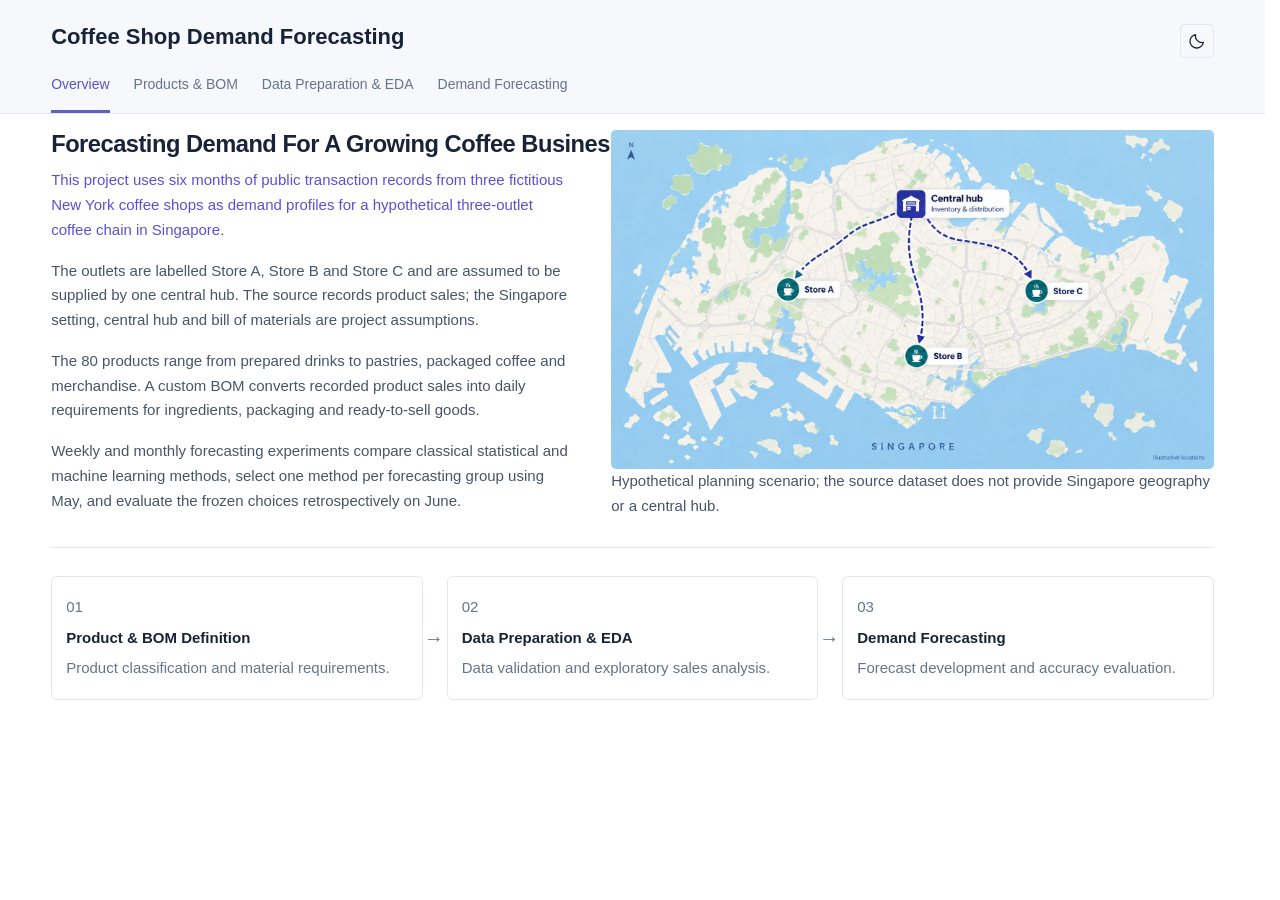
==== docs/index.html @ 02f09518 "Add interactive project documentation" ====
<!doctype html><html lang="en"><head><meta charset="utf-8"><meta name="viewport" content="width=device-width,initial-scale=1"><meta name="description" content="Weekly and monthly demand forecasting for a hypothetical three-outlet coffee business in Singapore."><title>Coffee Shop Demand Forecasting</title>
<script>try{document.documentElement.dataset.theme=localStorage.getItem("coffee-theme")||"light"}catch(e){}</script><link rel="stylesheet" href="assets/app.css"><link rel="stylesheet" href="assets/notebook.css"></head><body>
<header class="topbar">
<div class="topbar-inner"><a class="brand" href="#overview">Coffee Shop Demand Forecasting</a>
<nav aria-label="Main navigation"><a href="#overview" id="nav-overview">Overview</a><a href="#materials" id="nav-materials">Products &amp; BOM</a><a href="#data" id="nav-data">Data Preparation &amp; EDA</a><a href="#forecasting" id="nav-forecasting">Demand Forecasting</a></nav>
<button id="theme-toggle" class="theme-toggle" type="button" aria-label="Switch to dark mode"><svg viewBox="0 0 24 24" aria-hidden="true">
<path d="M20.5 14A9 9 0 0 1 10 3.5 9 9 0 1 0 20.5 14Z"/></svg></button></div></header>
<main><!-- OVERVIEW START --><section id="overview" class="hidden overview-page">
<article class="ov-story" aria-labelledby="ov-story-title">
<div class="ov-story-layout"><div class="ov-story-copy">
<h1 id="ov-story-title">Forecasting Demand For A Growing Coffee Business</h1>
<p>This project uses six months of public transaction records from three fictitious New York coffee shops as demand profiles for a hypothetical three-outlet coffee chain in Singapore.</p>
<p>The outlets are labelled Store A, Store B and Store C and are assumed to be supplied by one central hub. The source records product sales; the Singapore setting, central hub and bill of materials are project assumptions.</p>
<p>The 80 products range from prepared drinks to pastries, packaged coffee and merchandise. A custom BOM converts recorded product sales into daily requirements for ingredients, packaging and ready-to-sell goods.</p>
<p>Weekly and monthly forecasting experiments compare classical statistical and machine learning methods, select one method per forecasting group using May, and evaluate the frozen choices retrospectively on June.</p>
</div><figure class="ov-story-picture"><img src="images/singapore-distribution-network.png" width="1672" height="941" alt="Hypothetical Singapore network in which a central hub supplies Store A, Store B and Store C." fetchpriority="high"><figcaption>Hypothetical planning scenario; the source dataset does not provide Singapore geography or a central hub.</figcaption></figure></div>
<ol class="ov-roadmap" aria-label="Project analysis roadmap">
<li><a class="ov-process" href="#materials"><span class="ov-step">01</span><h2>Product &amp; BOM Definition</h2><p>Product classification and material requirements.</p></a></li>
<li><a class="ov-process" href="#data"><span class="ov-step">02</span><h2>Data Preparation &amp; EDA</h2><p>Data validation and exploratory sales analysis.</p></a></li>
<li><a class="ov-process" href="#forecasting"><span class="ov-step">03</span><h2>Demand Forecasting</h2><p>Forecast development and accuracy evaluation.</p></a></li>
</ol>
</article></section><!-- OVERVIEW END -->
<p id="status" role="status">Loading analysis…</p>
<section id="data" class="hidden"><div id="data-notebook" class="notebook-layout"></div></section>
<section id="forecasting" class="hidden" aria-label="Demand forecasting"><div id="notebook" class="notebook-layout"></div></section>
<!-- BOM DRAFT START --><section id="materials" class="hidden bom-page">
<h2>1. Start with what the shops sell</h2>
<p>The three shops offer 80 products across nine categories, from freshly made drinks to pastries, packaged goods and merchandise. Before the central hub can plan its stock, we need to distinguish what arrives ready to sell from what the team prepares at the counter. There are 39 ready-to-sell products and 41 prepared drinks. A pastry sale uses one stocked pastry; a drink sale uses ingredients and packaging. That difference determines what the hub needs to buy.</p><div class="scroll"><table><thead><tr><th scope="col">Category</th><th scope="col">Products</th><th scope="col">How it is sold</th><th scope="col">What we stock</th></tr></thead><tbody><tr><td>Coffee</td><td>21</td><td>Prepare on site</td><td>Ingredients + cups / lids</td></tr><tr><td>Tea</td><td>16</td><td>Prepare on site</td><td>Ingredients + cups / lids</td></tr><tr><td>Drinking Chocolate</td><td>4</td><td>Prepare on site</td><td>Ingredients + cups / lids</td></tr><tr><td>Bakery</td><td>11</td><td>Buy and resell</td><td>Product itself</td></tr><tr><td>Coffee beans</td><td>10</td><td>Buy and resell</td><td>Product itself</td></tr><tr><td>Loose Tea</td><td>8</td><td>Buy and resell</td><td>Product itself</td></tr><tr><td>Packaged Chocolate</td><td>3</td><td>Buy and resell</td><td>Product itself</td></tr><tr><td>Flavours</td><td>4</td><td>Buy and resell</td><td>Product itself</td></tr><tr><td>Branded</td><td>3</td><td>Buy and resell</td><td>Product itself</td></tr></tbody></table></div><h2>2. Connect each product to what the hub stocks</h2><p>The categories give us the broad picture; the next step is to identify the stock behind each individual product. A bill of materials (BOM) lists the quantities needed for one sale. For example, a Latte uses beans, milk, a cup and a lid, while a ready-to-sell item maps directly to the product itself.</p><p>The tables below use the project’s defined recipes. Sm, Rg and Lg mean Small, Regular and Large. Shared ingredients appear in more than one recipe because the hub must supply them for all the drinks that use them.</p><h3>Coffee</h3><div class="scroll"><table class="product-bom-table"><colgroup><col style="width:7%"><col style="width:29%"><col style="width:64%"></colgroup><thead><tr><th scope="col">ID</th><th scope="col">Product</th><th scope="col">Stock required per sale</th></tr></thead><tbody><tr><td>22</td><td>Our Old Time Diner Blend Sm</td><td>Our Old Time Diner Blend brewing beans: 13.3 g; Small cup: 1 unit; Small lid: 1 unit</td></tr><tr><td>23</td><td>Our Old Time Diner Blend Rg</td><td>Our Old Time Diner Blend brewing beans: 20 g; Regular cup: 1 unit; Regular lid: 1 unit</td></tr><tr><td>24</td><td>Our Old Time Diner Blend Lg</td><td>Our Old Time Diner Blend brewing beans: 26.7 g; Large cup: 1 unit; Large lid: 1 unit</td></tr><tr><td>25</td><td>Brazilian Sm</td><td>Brazilian brewing beans: 13.3 g; Small cup: 1 unit; Small lid: 1 unit</td></tr><tr><td>26</td><td>Brazilian Rg</td><td>Brazilian brewing beans: 20 g; Regular cup: 1 unit; Regular lid: 1 unit</td></tr><tr><td>27</td><td>Brazilian Lg</td><td>Brazilian brewing beans: 26.7 g; Large cup: 1 unit; Large lid: 1 unit</td></tr><tr><td>28</td><td>Columbian Medium Roast Sm</td><td>Columbian Medium Roast brewing beans: 13.3 g; Small cup: 1 unit; Small lid: 1 unit</td></tr><tr><td>29</td><td>Columbian Medium Roast Rg</td><td>Columbian Medium Roast brewing beans: 20 g; Regular cup: 1 unit; Regular lid: 1 unit</td></tr><tr><td>30</td><td>Columbian Medium Roast Lg</td><td>Columbian Medium Roast brewing beans: 26.7 g; Large cup: 1 unit; Large lid: 1 unit</td></tr><tr><td>31</td><td>Ethiopia Sm</td><td>Ethiopia brewing beans: 13.3 g; Small cup: 1 unit; Small lid: 1 unit</td></tr><tr><td>32</td><td>Ethiopia Rg</td><td>Ethiopia brewing beans: 20 g; Regular cup: 1 unit; Regular lid: 1 unit</td></tr><tr><td>33</td><td>Ethiopia Lg</td><td>Ethiopia brewing beans: 26.7 g; Large cup: 1 unit; Large lid: 1 unit</td></tr><tr><td>34</td><td>Jamaican Coffee River Sm</td><td>Jamaican Coffee River brewing beans: 13.3 g; Small cup: 1 unit; Small lid: 1 unit</td></tr><tr><td>35</td><td>Jamaican Coffee River Rg</td><td>Jamaican Coffee River brewing beans: 20 g; Regular cup: 1 unit; Regular lid: 1 unit</td></tr><tr><td>36</td><td>Jamaican Coffee River Lg</td><td>Jamaican Coffee River brewing beans: 26.7 g; Large cup: 1 unit; Large lid: 1 unit</td></tr><tr><td>37</td><td>Espresso shot</td><td>House espresso beans: 18 g; Espresso cup: 1 unit</td></tr><tr><td>38</td><td>Latte Sm</td><td>House espresso beans: 18 g; Dairy milk: 180 ml; Small cup: 1 unit; Small lid: 1 unit</td></tr><tr><td>39</td><td>Latte Rg</td><td>House espresso beans: 18 g; Dairy milk: 240 ml; Regular cup: 1 unit; Regular lid: 1 unit</td></tr><tr><td>40</td><td>Cappuccino Sm</td><td>House espresso beans: 18 g; Dairy milk: 120 ml; Small cup: 1 unit; Small lid: 1 unit</td></tr><tr><td>41</td><td>Cappuccino Lg</td><td>House espresso beans: 18 g; Dairy milk: 240 ml; Large cup: 1 unit; Large lid: 1 unit</td></tr><tr><td>87</td><td>Ouro Brasileiro shot</td><td>Ouro Brasileiro espresso beans: 18 g; Espresso cup: 1 unit</td></tr></tbody></table></div><h3>Tea</h3><div class="scroll"><table class="product-bom-table"><colgroup><col style="width:7%"><col style="width:29%"><col style="width:64%"></colgroup><thead><tr><th scope="col">ID</th><th scope="col">Product</th><th scope="col">Stock required per sale</th></tr></thead><tbody><tr><td>42</td><td>Lemon Grass Rg</td><td>Lemon Grass brewing tea: 3 g; Regular cup: 1 unit; Regular lid: 1 unit</td></tr><tr><td>43</td><td>Lemon Grass Lg</td><td>Lemon Grass brewing tea: 4 g; Large cup: 1 unit; Large lid: 1 unit</td></tr><tr><td>44</td><td>Peppermint Rg</td><td>Peppermint brewing tea: 3 g; Regular cup: 1 unit; Regular lid: 1 unit</td></tr><tr><td>45</td><td>Peppermint Lg</td><td>Peppermint brewing tea: 4 g; Large cup: 1 unit; Large lid: 1 unit</td></tr><tr><td>46</td><td>Serenity Green Tea Rg</td><td>Serenity Green Tea brewing tea: 3 g; Regular cup: 1 unit; Regular lid: 1 unit</td></tr><tr><td>47</td><td>Serenity Green Tea Lg</td><td>Serenity Green Tea brewing tea: 4 g; Large cup: 1 unit; Large lid: 1 unit</td></tr><tr><td>48</td><td>English Breakfast Rg</td><td>English Breakfast brewing tea: 3 g; Regular cup: 1 unit; Regular lid: 1 unit</td></tr><tr><td>49</td><td>English Breakfast Lg</td><td>English Breakfast brewing tea: 4 g; Large cup: 1 unit; Large lid: 1 unit</td></tr><tr><td>50</td><td>Earl Grey Rg</td><td>Earl Grey brewing tea: 3 g; Regular cup: 1 unit; Regular lid: 1 unit</td></tr><tr><td>51</td><td>Earl Grey Lg</td><td>Earl Grey brewing tea: 4 g; Large cup: 1 unit; Large lid: 1 unit</td></tr><tr><td>52</td><td>Traditional Blend Chai Rg</td><td>Traditional Blend Chai brewing tea: 3 g; Regular cup: 1 unit; Regular lid: 1 unit</td></tr><tr><td>53</td><td>Traditional Blend Chai Lg</td><td>Traditional Blend Chai brewing tea: 4 g; Large cup: 1 unit; Large lid: 1 unit</td></tr><tr><td>54</td><td>Morning Sunrise Chai Rg</td><td>Morning Sunrise Chai brewing tea: 3 g; Regular cup: 1 unit; Regular lid: 1 unit</td></tr><tr><td>55</td><td>Morning Sunrise Chai Lg</td><td>Morning Sunrise Chai brewing tea: 4 g; Large cup: 1 unit; Large lid: 1 unit</td></tr><tr><td>56</td><td>Spicy Eye Opener Chai Rg</td><td>Spicy Eye Opener Chai brewing tea: 3 g; Regular cup: 1 unit; Regular lid: 1 unit</td></tr><tr><td>57</td><td>Spicy Eye Opener Chai Lg</td><td>Spicy Eye Opener Chai brewing tea: 4 g; Large cup: 1 unit; Large lid: 1 unit</td></tr></tbody></table></div><h3>Drinking Chocolate</h3><div class="scroll"><table class="product-bom-table"><colgroup><col style="width:7%"><col style="width:29%"><col style="width:64%"></colgroup><thead><tr><th scope="col">ID</th><th scope="col">Product</th><th scope="col">Stock required per sale</th></tr></thead><tbody><tr><td>58</td><td>Dark chocolate Rg</td><td>Dark chocolate premix: 25 g; Dairy milk: 240 ml; Regular cup: 1 unit; Regular lid: 1 unit</td></tr><tr><td>59</td><td>Dark chocolate Lg</td><td>Dark chocolate premix: 35 g; Dairy milk: 360 ml; Large cup: 1 unit; Large lid: 1 unit</td></tr><tr><td>60</td><td>Sustainably Grown Organic Rg</td><td>Organic chocolate premix: 25 g; Dairy milk: 240 ml; Regular cup: 1 unit; Regular lid: 1 unit</td></tr><tr><td>61</td><td>Sustainably Grown Organic Lg</td><td>Organic chocolate premix: 35 g; Dairy milk: 360 ml; Large cup: 1 unit; Large lid: 1 unit</td></tr></tbody></table></div><h3>Bakery</h3><div class="scroll"><table class="product-bom-table"><colgroup><col style="width:7%"><col style="width:29%"><col style="width:64%"></colgroup><thead><tr><th scope="col">ID</th><th scope="col">Product</th><th scope="col">Stock required per sale</th></tr></thead><tbody><tr><td>69</td><td>Hazelnut Biscotti</td><td>Hazelnut Biscotti: 1 unit</td></tr><tr><td>70</td><td>Cranberry Scone</td><td>Cranberry Scone: 1 unit</td></tr><tr><td>71</td><td>Chocolate Croissant</td><td>Chocolate Croissant: 1 unit</td></tr><tr><td>72</td><td>Ginger Scone</td><td>Ginger Scone: 1 unit</td></tr><tr><td>73</td><td>Almond Croissant</td><td>Almond Croissant: 1 unit</td></tr><tr><td>74</td><td>Ginger Biscotti</td><td>Ginger Biscotti: 1 unit</td></tr><tr><td>75</td><td>Croissant</td><td>Croissant: 1 unit</td></tr><tr><td>76</td><td>Chocolate Chip Biscotti</td><td>Chocolate Chip Biscotti: 1 unit</td></tr><tr><td>77</td><td>Oatmeal Scone</td><td>Oatmeal Scone: 1 unit</td></tr><tr><td>78</td><td>Scottish Cream Scone</td><td>Scottish Cream Scone: 1 unit</td></tr><tr><td>79</td><td>Jumbo Savory Scone</td><td>Jumbo Savory Scone: 1 unit</td></tr></tbody></table></div><h3>Coffee beans</h3><div class="scroll"><table class="product-bom-table"><colgroup><col style="width:7%"><col style="width:29%"><col style="width:64%"></colgroup><thead><tr><th scope="col">ID</th><th scope="col">Product</th><th scope="col">Stock required per sale</th></tr></thead><tbody><tr><td>1</td><td>Brazilian - Organic</td><td>Brazilian - Organic: 1 unit</td></tr><tr><td>2</td><td>Our Old Time Diner Blend</td><td>Our Old Time Diner Blend: 1 unit</td></tr><tr><td>3</td><td>Espresso Roast</td><td>Espresso Roast: 1 unit</td></tr><tr><td>4</td><td>Primo Espresso Roast</td><td>Primo Espresso Roast: 1 unit</td></tr><tr><td>5</td><td>Columbian Medium Roast</td><td>Columbian Medium Roast: 1 unit</td></tr><tr><td>6</td><td>Ethiopia</td><td>Ethiopia: 1 unit</td></tr><tr><td>7</td><td>Jamacian Coffee River</td><td>Jamacian Coffee River: 1 unit</td></tr><tr><td>8</td><td>Civet Cat</td><td>Civet Cat: 1 unit</td></tr><tr><td>9</td><td>Organic Decaf Blend</td><td>Organic Decaf Blend: 1 unit</td></tr><tr><td>10</td><td>Guatemalan Sustainably Grown</td><td>Guatemalan Sustainably Grown: 1 unit</td></tr></tbody></table></div><h3>Loose Tea</h3><div class="scroll"><table class="product-bom-table"><colgroup><col style="width:7%"><col style="width:29%"><col style="width:64%"></colgroup><thead><tr><th scope="col">ID</th><th scope="col">Product</th><th scope="col">Stock required per sale</th></tr></thead><tbody><tr><td>11</td><td>Lemon Grass</td><td>Lemon Grass: 1 unit</td></tr><tr><td>12</td><td>Peppermint</td><td>Peppermint: 1 unit</td></tr><tr><td>13</td><td>English Breakfast</td><td>English Breakfast: 1 unit</td></tr><tr><td>14</td><td>Earl Grey</td><td>Earl Grey: 1 unit</td></tr><tr><td>15</td><td>Serenity Green Tea</td><td>Serenity Green Tea: 1 unit</td></tr><tr><td>16</td><td>Traditional Blend Chai</td><td>Traditional Blend Chai: 1 unit</td></tr><tr><td>17</td><td>Morning Sunrise Chai</td><td>Morning Sunrise Chai: 1 unit</td></tr><tr><td>18</td><td>Spicy Eye Opener Chai</td><td>Spicy Eye Opener Chai: 1 unit</td></tr></tbody></table></div><h3>Packaged Chocolate</h3><div class="scroll"><table class="product-bom-table"><colgroup><col style="width:7%"><col style="width:29%"><col style="width:64%"></colgroup><thead><tr><th scope="col">ID</th><th scope="col">Product</th><th scope="col">Stock required per sale</th></tr></thead><tbody><tr><td>19</td><td>Dark chocolate</td><td>Dark chocolate: 1 unit</td></tr><tr><td>20</td><td>Sustainably Grown Organic</td><td>Sustainably Grown Organic: 1 unit</td></tr><tr><td>21</td><td>Chili Mayan</td><td>Chili Mayan: 1 unit</td></tr></tbody></table></div><h3>Flavours</h3><div class="scroll"><table class="product-bom-table"><colgroup><col style="width:7%"><col style="width:29%"><col style="width:64%"></colgroup><thead><tr><th scope="col">ID</th><th scope="col">Product</th><th scope="col">Stock required per sale</th></tr></thead><tbody><tr><td>63</td><td>Carmel syrup</td><td>Carmel syrup: 1 unit</td></tr><tr><td>64</td><td>Hazelnut syrup</td><td>Hazelnut syrup: 1 unit</td></tr><tr><td>65</td><td>Sugar Free Vanilla syrup</td><td>Sugar Free Vanilla syrup: 1 unit</td></tr><tr><td>84</td><td>Chocolate syrup</td><td>Chocolate syrup: 1 unit</td></tr></tbody></table></div><h3>Branded</h3><div class="scroll"><table class="product-bom-table"><colgroup><col style="width:7%"><col style="width:29%"><col style="width:64%"></colgroup><thead><tr><th scope="col">ID</th><th scope="col">Product</th><th scope="col">Stock required per sale</th></tr></thead><tbody><tr><td>81</td><td>I Need My Bean! T-shirt</td><td>I Need My Bean! T-shirt: 1 unit</td></tr><tr><td>82</td><td>I Need My Bean! Diner mug</td><td>I Need My Bean! Diner mug: 1 unit</td></tr><tr><td>83</td><td>I Need My Bean! Latte cup</td><td>I Need My Bean! Latte cup: 1 unit</td></tr></tbody></table></div></section><!-- BOM DRAFT END --></main>
<script src="assets/forecast-reader.js"></script>
<script src="assets/navigation.js"></script>
<script src="assets/appearance.js"></script></body></html>
---- docs/assets/app.css ----
* { box-sizing:border-box; }
:root { --ink:#182238; --muted:#64748b; --line:#e4e7ef; --blue:#5b50d6; --coffee:#182238; --header-height:120px; --page-top-gap:16px; --table-border:#d8d8d8; }
html { overflow-y:scroll; scrollbar-gutter:stable; }
body { margin:0; font:15px/1.65 -apple-system,BlinkMacSystemFont,"Segoe UI",sans-serif; background:#fff; color:#475569; }
a { color:var(--blue); }
h1 { font-size:29px; line-height:1.3; font-weight:650; margin:0 0 8px; }
h2 { font-size:23px; line-height:1.4; font-weight:600; margin:24px 0 12px; }
h3 { font-size:18px; font-weight:600; color:var(--ink); }
p { margin:12px 0; }
.hidden { display:none!important; }
#status:empty { display:none; }
.topbar { display:block; padding:0; min-height:0; position:sticky; top:0; z-index:30; background:#f7f8fc; border-bottom:1px solid var(--line); }
.topbar-inner { position:relative; max-width:1440px; margin:auto; padding:22px calc(50px + 4vw) 0 4vw; display:flex; flex-direction:column; align-items:flex-start; gap:8px; }
.brand { font-weight:650; text-decoration:none; color:var(--ink); white-space:normal; font-size:22px; line-height:1.4; }
nav { display:flex; gap:28px; }
.topbar nav { flex-wrap:wrap; gap:0 24px; }
nav a { display:block; padding:12px 0 14px; border-bottom:3px solid transparent; text-decoration:none; color:var(--muted); font-size:14px; }
nav a.active { color:#5b50d6; border-color:#635bce; }
nav a:hover { color:#5b50d6; }
main { max-width:1440px; padding:0 4vw 36px; margin:auto; }
.notebook-layout { display:grid; grid-template-columns:250px minmax(0,1fr); gap:35px; }
.notebook-body { min-width:0; max-width:none; padding-top:var(--page-top-gap); }
.notebook-toc { position:sticky; align-self:start; overflow:auto; padding:var(--page-top-gap) 15px 16px 0; font-size:12px; top:var(--header-height); max-height:calc(100vh - var(--header-height)); }
.notebook-toc .toc-group { font-size:12px; font-weight:650; color:var(--ink); margin:18px 0 5px; line-height:1.4; }
.notebook-toc .toc-group:first-child { margin-top:0; }
.notebook-toc a { display:block; text-decoration:none; color:var(--muted); padding:5px 0 5px 10px; border-left:1px solid var(--line); line-height:1.45; }
.notebook-toc a:hover,.notebook-toc a.reading-active { color:var(--blue); background:transparent; border-left-color:var(--line); font-weight:400; }
.notebook-part { color:var(--ink); border-left:3px solid #635bce; padding-left:14px; font-size:27px; margin:32px 0 12px; line-height:1.35; }
.notebook-part:first-child { margin-top:0; }
.notebook-part + .nb-markdown h2 { border-top:0; margin-top:0; padding-top:0; }
.nb-markdown { margin:12px 0 16px; scroll-margin-top:calc(var(--header-height) + 16px); }
.nb-markdown h1 { font-size:25px; }
.nb-markdown h2 { padding-top:0; margin-top:32px; border-top:0; color:var(--ink); }
.nb-markdown p { line-height:1.8; max-width:none; width:100%; }
.nb-cell,.nb-output { display:grid; grid-template-columns:62px minmax(0,1fr); margin:12px 0; gap:10px; min-width:0; }
.nb-output { grid-template-columns:1fr; }
.nb-output > .cell-prompt { display:none; }
.cell-prompt { font:11px/1.7 Consolas,monospace; color:#778390; padding-top:12px; text-align:right; user-select:none; }
.cell-body { min-width:0; overflow:auto; }
.nb-cell .highlight { border:1px solid var(--line); border-radius:4px; padding:12px 14px; overflow:auto; background:#f8f9fb!important; }
.highlight pre,.nb-output pre { font:12.5px/1.65 Consolas,"Cascadia Code",monospace; margin:0; white-space:pre; color:#253242; }
.nb-output .cell-body { padding:0; }
.nb-output pre { background:transparent; }
.nb-figure { width:100%; height:auto; display:block; max-width:1100px; }
.nb-output div:has(>table),.scroll { overflow:auto; }
select,input { width:100%; min-width:0; padding:10px; border:1px solid #d6dbe6; border-radius:4px; background:white; color:var(--ink); font:14px "Segoe UI",sans-serif; margin-top:6px; }
input:focus,select:focus { outline:2px solid #b4afea; outline-offset:1px; }
button { cursor:pointer; color:white; background:#5b50d6; border:1px solid #5b50d6; padding:10px 16px; border-radius:4px; font:14px "Segoe UI",sans-serif; }
button:disabled { opacity:.45; cursor:default; }
button:hover:not(:disabled) { background:#493fc0; }
.secondary { background:#fff; color:#475569; border-color:#d6dbe6; }
.secondary:hover:not(:disabled) { background:#f1f2fa; }
table,.nb-output table { border-collapse:collapse; width:100%; max-width:100%; font-size:12px; white-space:nowrap; border:1px solid var(--table-border)!important; background:#fff; color:#000; }
th,td,.nb-output th,.nb-output td,td.numeric,.nb-output td.numeric { padding:9px 12px; border:1px solid var(--table-border)!important; text-align:center!important; vertical-align:middle!important; }
th,.nb-output th { font-weight:bold; background:transparent; color:inherit; }
td.numeric,.nb-output td.numeric { font-variant-numeric:tabular-nums; }
thead,.nb-output thead { border-bottom:1px solid var(--table-border); }
tbody tr:nth-child(odd),.nb-output tbody tr:nth-child(odd) { background:#fff; }
tbody tr:nth-child(even),.nb-output tbody tr:nth-child(even) { background:#f5f5f5; }
tbody tr:hover,.nb-output tbody tr:hover { background:#d9edf7; }
html:not([data-theme="dark"]) thead th,html:not([data-theme="dark"]) .nb-output thead th { background:#f7f8fc; }
svg { width:100%; height:auto; display:block; }
details { margin:22px 0; }
summary { cursor:pointer; font-size:14px; margin-bottom:14px; color:var(--blue); }
.error { color:#a32929; }
.code-fold { display:none; margin:16px 0 12px; border:1px solid var(--line); border-radius:5px; overflow:hidden; background:#f7f8fc; }
.code-fold > summary { padding:10px 14px; margin:0; font-size:12px; cursor:pointer; color:#55518a; }
.code-fold > summary:hover { background:#eeedfa; }
.code-fold > summary:focus-visible { outline:2px solid var(--blue); outline-offset:-3px; }
.code-count { float:right; font:11px/1.8 Consolas,monospace; color:#64748b; }
.code-open { display:none; }
.code-fold[open] .code-open { display:inline; }
.code-fold[open] .code-closed { display:none; }
.code-fold .nb-cell { display:block; margin:0; }
.code-fold .highlight { border:0; border-top:1px solid var(--line); border-radius:0; padding:16px; background:#fff!important; }
.training-log { padding:0 16px 16px; overflow:auto; background:#fff; }
.training-log h3 { font-size:12px; color:#64748b; }
.training-log pre { font:12px/1.6 Consolas,monospace; color:#64748b; }
.theme-toggle { position:absolute; right:4vw; top:24px; background:transparent; color:var(--ink); border:1px solid var(--line); font-size:12px; width:34px; height:34px; padding:7px; display:grid; place-items:center; }
.theme-toggle:hover:not(:disabled) { background:#eeedfa; }
.theme-toggle svg,html[data-theme="dark"] .theme-toggle svg { width:18px; height:18px; fill:none; stroke:currentColor; stroke-width:1.7; stroke-linecap:round; stroke-linejoin:round; background:transparent; }
.bom-page { padding:var(--page-top-gap) 0 40px; }
.bom-page h2 { margin-top:32px; }
.bom-page h3 { margin-top:24px; }
.bom-page table { white-space:normal; }
.bom-page td { line-height:1.6; }
.bom-page > h2:first-child { margin-top:0; }
.product-bom-table { table-layout:fixed; width:100%; min-width:600px; }
.product-bom-table td { overflow-wrap:break-word; }
.overview-page,.stage-page { padding:var(--page-top-gap) 0 40px; }
.ov-story-layout { display:grid; grid-template-columns:minmax(0,1fr) minmax(0,1.15fr); gap:36px; align-items:start; }
.ov-story-copy { min-width:0; }
.ov-story-copy h1 { color:var(--ink); font-family:inherit; font-size:clamp(18px,1.85vw,30px); white-space:nowrap; line-height:1.2; font-weight:650; letter-spacing:-.5px; margin:0 0 10px; }
.ov-story-copy p { margin:0 0 16px; font-size:15px; line-height:1.65; }
.ov-story-copy h1 + p { color:var(--blue); }
.ov-story-copy p:last-child { margin-bottom:0; }
.ov-story-picture { margin:0; }
.ov-story-picture img { display:block; width:100%; height:auto; border-radius:5px; }
.ov-roadmap { display:grid; grid-template-columns:repeat(3,minmax(0,1fr)); gap:24px; list-style:none; margin:28px 0 0; padding:28px 0 0; border-top:1px solid var(--line); }
.ov-roadmap li { position:relative; display:flex; min-width:0; }
.ov-roadmap li:not(:last-child)::after { content:"→"; position:absolute; right:-21px; top:50%; transform:translateY(-50%); color:var(--muted); font-size:20px; }
.ov-process { display:block; width:100%; padding:18px 14px; border:1px solid var(--line); border-radius:6px; color:var(--ink); text-decoration:none; transition:background-color .15s,border-color .15s; }
.ov-process:hover,.ov-process:focus-visible { background:#f0eefb; border-color:var(--blue); outline:2px solid transparent; }
.ov-step { font-size:15px; color:var(--muted); }
.ov-roadmap h2 { font-size:15px; line-height:1.4; margin:8px 0; font-weight:600; }
.ov-roadmap p { font-size:15px; line-height:1.65; margin:0; color:var(--muted); }
#materials,:is(#data,#forecasting) { font-size:15px; }
#materials p,:is(#data,#forecasting) p,#materials label,#materials select,#materials input,#materials table,:is(#data,#forecasting) table,:is(#data,#forecasting) .nb-output table { font-size:15px; line-height:1.65; }
#materials h2,:is(#data,#forecasting) .notebook-part { font-size:24px; font-weight:600; }
#materials h3,:is(#data,#forecasting) .nb-markdown h2 { font-size:20px; font-weight:600; }
#materials th,:is(#data,#forecasting) th,:is(#data,#forecasting) .nb-output th { font-weight:600; }
#materials td,:is(#data,#forecasting) td { font-weight:400; }
:is(#data,#forecasting) .notebook-toc,:is(#data,#forecasting) .notebook-toc .toc-group { font-size:14px; }
:is(#data,#forecasting) .notebook-toc .toc-group { font-weight:600; }
:is(#data,#forecasting) .code-fold > summary { font-size:14px; }
:is(#data,#forecasting) .code-count,:is(#data,#forecasting) .highlight pre,:is(#data,#forecasting) .nb-output pre { font-size:13px; }
:is(#forecasting) .nb-output:has(> .cell-body > h3:only-child) { margin:20px 0 8px; }
:is(#forecasting) .nb-output:has(> .cell-body > h3:only-child) > .cell-body { padding:0; }
:is(#forecasting) .nb-output .cell-body > h3:only-child { margin:0; font-size:18px; font-weight:600; line-height:1.4; }
:is(#forecasting) .nb-output:has(> .cell-body > h3:only-child) + .nb-output:has(> .cell-body > p:only-child) { margin-top:0; }
.nb-output:has(> .cell-body > p:only-child) { margin:12px 0; }
.nb-output:has(> .cell-body > p:only-child) > .cell-body { padding:0; }
:is(#data,#forecasting) .nb-output .cell-body > p { margin:0; }
:is(#forecasting) .nb-output table.metric-explanation { width:100%; table-layout:fixed; }
:is(#forecasting) .nb-output table.metric-explanation th,:is(#forecasting) .nb-output table.metric-explanation td { white-space:normal; overflow-wrap:anywhere; }
:is(#forecasting) .nb-output table.metric-explanation th:nth-child(1) { width:14%; }
:is(#forecasting) .nb-output table.metric-explanation th:nth-child(2) { width:26%; }
:is(#forecasting) .nb-output table.metric-explanation th:nth-child(3) { width:60%; }
html[data-theme="dark"] { color-scheme:dark; --ink:#ededed; --muted:#a3a3a3; --line:#353535; --blue:#b4a8ef; --table-border:#3c3c3c; }
html[data-theme="dark"] body { background:#171717; color:#d0d0d0; }
html[data-theme="dark"] .topbar { background:#202020; border-color:#363636; }
html[data-theme="dark"] .brand,html[data-theme="dark"] h1,html[data-theme="dark"] h2,html[data-theme="dark"] h3 { color:#ededed; }
html[data-theme="dark"] nav a.active,html[data-theme="dark"] nav a:hover { color:#b2aaff; border-bottom-color:#a69cf7; }
html[data-theme="dark"] .notebook-toc { background:#171717; }
html[data-theme="dark"] .code-fold { background:#242424; border-color:#383838; }
html[data-theme="dark"] .code-fold > summary { color:#cfcfcf; }
html[data-theme="dark"] .code-count { color:#a0a0a0; }
html[data-theme="dark"] .code-fold > summary:hover,html[data-theme="dark"] .theme-toggle:hover { background:#303030; }
html[data-theme="dark"] .code-fold .highlight,html[data-theme="dark"] .training-log { border-color:#383838; color:#ddd; background:#1d1d1d!important; }
html[data-theme="dark"] .highlight pre,html[data-theme="dark"] .nb-output pre { color:#ddd; }
html[data-theme="dark"] .training-log pre { color:#aaa; }
html[data-theme="dark"] input,html[data-theme="dark"] select,html[data-theme="dark"] .secondary { background:#242424; color:#e5e5e5; border-color:#484848; }
html[data-theme="dark"] .secondary:hover:not(:disabled) { background:#333; }
html[data-theme="dark"] table,html[data-theme="dark"] .nb-output table { background:#202020; color:#ddd; }
html[data-theme="dark"] tbody tr:nth-child(odd),html[data-theme="dark"] .nb-output tbody tr:nth-child(odd) { background:#202020; }
html[data-theme="dark"] tbody tr:nth-child(even),html[data-theme="dark"] .nb-output tbody tr:nth-child(even) { background:#282828; }
html[data-theme="dark"] tbody tr:hover,html[data-theme="dark"] .nb-output tbody tr:hover { background:#343434; }
html[data-theme="dark"] th,html[data-theme="dark"] .nb-output th { background:transparent; color:#ededed; }
html[data-theme="dark"] .highlight :is(.k,.kn,.kd) { color:#c4a5ff; }
html[data-theme="dark"] .highlight :is(.s,.s1,.s2) { color:#a9d6ac; }
html[data-theme="dark"] .highlight :is(.nf,.nc,.nn) { color:#95c8ff; }
html[data-theme="dark"] .highlight :is(.nb,.o,.ow) { color:#c2b5ff; }
html[data-theme="dark"] .highlight :is(.mi,.mf) { color:#efc58b; }
html[data-theme="dark"] .highlight .c1 { color:#98a8a6; }
html[data-theme="dark"] svg { background:white; border-radius:4px; }
html[data-theme="dark"] .nb-figure { background:white; }
html[data-theme="dark"] .error { color:#ffada8; }
html[data-theme="dark"] .ov-process:hover,html[data-theme="dark"] .ov-process:focus-visible { background:#302d39; }
@media(max-width:1100px) { .ov-roadmap { gap:18px; } }
@media(max-width:1000px) { .notebook-layout { grid-template-columns:230px minmax(0,1fr); gap:20px; } }
@media(max-width:850px) { .ov-story-layout { grid-template-columns:1fr; gap:24px; } .ov-story-picture img { position:static; height:auto; } }
@media(max-width:700px) {
 .topbar { padding:15px 18px 0; } .topbar-inner { padding:var(--page-top-gap) 16px 0; } .brand { font-size:19px; padding-right:45px; }
 nav { gap:22px; } nav a { padding:14px 0 12px; font-size:13px; } main { padding-left:16px; padding-right:16px; }
 .nb-cell,.nb-output { grid-template-columns:1fr; gap:0; } .cell-prompt { text-align:left; padding:4px 0; }
 .highlight pre,.nb-output pre { font-size:12px; } .nb-markdown h2 { font-size:21px; }
 .nb-figure { min-width:0; max-width:100%; } .nb-output .cell-body { overflow:auto; } .notebook-part { font-size:24px; }
 .ov-roadmap { grid-template-columns:1fr; } .ov-roadmap li:not(:last-child)::after { display:none; }
 .notebook-layout { display:block; } .notebook-toc { border-bottom:1px solid var(--line); padding-bottom:14px; position:sticky; top:var(--header-height); z-index:10; background:white; max-height:180px; margin-bottom:0; }
 .theme-toggle { right:16px; top:17px; font-size:11px; padding:7px; } .notebook-body { padding-top:var(--page-top-gap); }
 .nb-markdown { scroll-margin-top:calc(var(--header-height) + 196px); } .ov-story-copy h1 { font-size:clamp(12px,4.2vw,26px); }
}
@media print { .topbar,.notebook-toc,.code-fold { display:none; } .nb-cell,.nb-output { break-inside:avoid; } main { padding:0; } .cell-body { overflow:visible; } .highlight pre { white-space:pre-wrap; } .nb-markdown h2 { break-after:avoid; } body { background:white; } .notebook-part { color:#303630; } .notebook-layout { display:block; } }

/* Result tables share one disclosure bar and consistent column widths. */
:is(#forecasting) .result-details { margin:12px 0 20px; }
#forecasting .result-details > summary { cursor:pointer; padding:12px 16px; color:var(--blue); background:#f7f8fc; border:1px solid var(--line); margin:0; text-align:center; list-style:none; font-size:14px; line-height:1.65; }
#forecasting .result-details > summary:hover { background:#eeedfa; }
#forecasting .result-details > summary:focus-visible { outline:2px solid var(--blue); outline-offset:2px; }
:is(#forecasting) .result-table > .result-expansion { margin:0; }
#forecasting .result-details.result-expansion > summary { display:flex; align-items:center; justify-content:center; gap:12px; border-top:0; }
:is(#forecasting) .result-expansion > summary::-webkit-details-marker { display:none; }
:is(#forecasting) .collapse-label { display:none; }
:is(#forecasting) .result-expansion[open] .expand-label { display:none; }
:is(#forecasting) .result-expansion[open] .collapse-label { display:inline; }
:is(#forecasting) .disclosure-icon::after { content:'+'; font-size:18px; }
:is(#forecasting) .result-expansion[open] .disclosure-icon::after { content:'−'; }
:is(#forecasting) .nb-output table.forecast-results { width:100%; table-layout:fixed; }
:is(#forecasting) .nb-output table.forecast-results :is(th,td) { white-space:normal; overflow-wrap:anywhere; }
html[data-theme="dark"] #forecasting .result-details > summary { background:#242424; }
html[data-theme="dark"] #forecasting .result-details > summary:hover { background:#303030; }

:is(#forecasting) table.forecast-quantities th:first-child { width: 27%; }
:is(#forecasting) table.forecast-quantities th:nth-child(2) { width: 5%; }
:is(#forecasting) table.forecast-quantities :is(th,td) { padding: 10px 5px; }

:is(#forecasting) .nb-figure[alt="Forecasting workflow"] { min-width:0; max-width:100%; }

.forecast-controls { display:flex; gap:24px; flex-wrap:wrap; margin:12px 0; }
.forecast-controls label { display:grid; gap:6px; flex:1; min-width:180px; }
.forecast-controls select { padding:10px; font:inherit; color:var(--ink); background:var(--paper,white); border:1px solid var(--line); border-radius:4px; }
.item-forecast-panel svg { width:100%; height:auto; background:white; }
.item-forecast-panel[hidden] { display:none; }
.forecast-total { padding:10px 0; }

.method-demo { margin-top:0; }
.method-demo-panel[hidden] { display:none; }
.method-demo-panel svg { width:100%; height:auto; background:white; }

.method-explanation { margin:16px 0 20px; font-size:15px; line-height:1.65; }
.method-explanation > div { display:grid; grid-template-columns:145px minmax(0,1fr); gap:16px; margin:8px 0; }
.method-explanation dt { font-weight:500; color:var(--blue); }
.method-explanation dd { margin:0; }
@media(max-width:600px) { .method-explanation > div { grid-template-columns:1fr; gap:2px; } }

.method-demo .method-explanation { min-height:var(--explanation-height, 0px); }

/* Keep the teaching chart above its controls and explanation. */
.method-demo { display:flex; flex-direction:column; }
.method-demo > .forecast-controls { order:2; }
.method-demo-panel:not([hidden]) { display:contents; }
.method-demo-panel > svg { order:1; }
.method-demo-panel > .method-explanation { order:3; }

/* Hidden navigation entries do not occupy space. */
nav a[hidden] { display: none !important; }
/* Unified reader: exact chapter names, stable horizon controls, responsive TOC. */
:is(#data,#forecasting) .notebook-layout { grid-template-columns:265px minmax(0,1fr); gap:28px; }
:is(#data,#forecasting) .notebook-toc { overflow-x:hidden; }
:is(#data,#forecasting) .notebook-toc a { white-space:nowrap; }
.toc-toggle { display:none; }
.forecast-chapter { scroll-margin-top:calc(var(--header-height) + 100px); }
.forecast-variant[hidden] { display:none !important; }
#forecasting .notebook-body { overflow-anchor:none; }
.forecast-results-region { position:relative; margin-top:16px; overflow-anchor:none; }
.forecast-switchbar { position:sticky; top:var(--header-height); z-index:20; display:flex; align-items:center; justify-content:center; flex-direction:row; gap:16px; padding:8px 0; background:#fff; }
.forecast-switch-label { color:var(--ink); font-size:15px; font-weight:600; }
.horizon-buttons { display:flex; border:1px solid var(--line); border-radius:7px; padding:3px; gap:3px; background:#f7f8fc; }
.horizon-buttons button { display:flex; flex-direction:row; align-items:center; justify-content:center; gap:5px; width:auto; min-height:36px; white-space:nowrap; border:0; border-radius:5px; background:transparent; color:var(--muted); padding:6px 14px; line-height:1.35; }
.horizon-buttons button strong { font-size:15px; font-weight:600; }
.horizon-buttons button span { font-size:13px; }
.horizon-buttons button[aria-pressed="true"] { background:#635bce; color:#fff; }
.horizon-buttons button:hover:not([aria-pressed="true"]) { background:#eceaf8; color:var(--ink); }
.horizon-buttons button:focus-visible { outline:2px solid var(--blue); outline-offset:2px; }
html[data-theme="dark"] .forecast-switchbar { background:#171717; }
html[data-theme="dark"] .horizon-buttons { background:#242424; }
html[data-theme="dark"] .horizon-buttons button:hover:not([aria-pressed="true"]) { background:#353044; }
@media(max-width:1000px) {
 :is(#data,#forecasting) .notebook-layout { display:block; }
 :is(#data,#forecasting) .notebook-toc { position:sticky; top:var(--header-height); z-index:25; margin:0; padding:0; max-height:none; border-bottom:1px solid var(--line); overflow:visible; background:#fff; }
 html[data-theme="dark"] :is(#data,#forecasting) .notebook-toc { background:#171717; }
 .toc-toggle { display:flex; align-items:center; justify-content:space-between; width:100%; height:44px; background:transparent; color:var(--ink); border:0; padding:8px 0; text-align:left; }
 .toc-toggle:hover:not(:disabled) { background:transparent; color:var(--blue); }
 .notebook-toc .toc-links { display:none; }
 .notebook-toc.toc-expanded .toc-links { display:block; position:absolute; left:0; right:0; padding:12px 16px; max-height:50vh; overflow-y:auto; background:#fff; border:1px solid var(--line); box-shadow:0 8px 18px #0001; }
 html[data-theme="dark"] .notebook-toc.toc-expanded .toc-links { background:#202020; }
 .forecast-switchbar { top:calc(var(--header-height) + 45px); }
}
@media(max-width:500px) {
 .horizon-buttons { min-width:0; }
 .forecast-switch-label { font-size:12px; white-space:nowrap; }
 .horizon-buttons button { padding:6px; gap:3px; }
 .horizon-buttons button strong,.horizon-buttons button span { font-size:11px; }
 .horizon-buttons button { flex:1; width:auto; }
 .forecast-switchbar { gap:8px; }
 :is(#data,#forecasting) .nb-markdown h2 { font-size:18px; }
}
@media print { .forecast-switchbar,.toc-toggle { display:none; } }


/* Group headings replace duplicate chapter separators. */
.forecast-chapter > .notebook-part { margin:32px 0 12px; }
.forecast-chapter:first-child > .notebook-part { margin-top:12px; }
/* Every tab starts from the shared page gap; nested chapter wrappers add no extra offset. */
.notebook-body > .forecast-chapter:first-child > .notebook-part { margin-top:0; }
.stage-page > :first-child { margin-top:0; }
.forecast-chapter > .notebook-part + .nb-markdown h2 { border-top:0; margin-top:0; padding-top:0; }
---- docs/assets/notebook.css ----
pre { line-height: 125%; }
td.linenos .normal { color: inherit; background-color: transparent; padding-left: 5px; padding-right: 5px; }
span.linenos { color: inherit; background-color: transparent; padding-left: 5px; padding-right: 5px; }
td.linenos .special { color: #000000; background-color: #ffffc0; padding-left: 5px; padding-right: 5px; }
span.linenos.special { color: #000000; background-color: #ffffc0; padding-left: 5px; padding-right: 5px; }
.highlight .hll { background-color: #ffffcc }
.highlight { background: #f8f8f8; }
.highlight .c { color: #3D7B7B; font-style: italic } /* Comment */
.highlight .err { border: 1px solid #F00 } /* Error */
.highlight .k { color: #008000; font-weight: bold } /* Keyword */
.highlight .o { color: #666 } /* Operator */
.highlight .ch { color: #3D7B7B; font-style: italic } /* Comment.Hashbang */
.highlight .cm { color: #3D7B7B; font-style: italic } /* Comment.Multiline */
.highlight .cp { color: #9C6500 } /* Comment.Preproc */
.highlight .cpf { color: #3D7B7B; font-style: italic } /* Comment.PreprocFile */
.highlight .c1 { color: #3D7B7B; font-style: italic } /* Comment.Single */
.highlight .cs { color: #3D7B7B; font-style: italic } /* Comment.Special */
.highlight .gd { color: #A00000 } /* Generic.Deleted */
.highlight .ge { font-style: italic } /* Generic.Emph */
.highlight .ges { font-weight: bold; font-style: italic } /* Generic.EmphStrong */
.highlight .gr { color: #E40000 } /* Generic.Error */
.highlight .gh { color: #000080; font-weight: bold } /* Generic.Heading */
.highlight .gi { color: #008400 } /* Generic.Inserted */
.highlight .go { color: #717171 } /* Generic.Output */
.highlight .gp { color: #000080; font-weight: bold } /* Generic.Prompt */
.highlight .gs { font-weight: bold } /* Generic.Strong */
.highlight .gu { color: #800080; font-weight: bold } /* Generic.Subheading */
.highlight .gt { color: #04D } /* Generic.Traceback */
.highlight .kc { color: #008000; font-weight: bold } /* Keyword.Constant */
.highlight .kd { color: #008000; font-weight: bold } /* Keyword.Declaration */
.highlight .kn { color: #008000; font-weight: bold } /* Keyword.Namespace */
.highlight .kp { color: #008000 } /* Keyword.Pseudo */
.highlight .kr { color: #008000; font-weight: bold } /* Keyword.Reserved */
.highlight .kt { color: #B00040 } /* Keyword.Type */
.highlight .m { color: #666 } /* Literal.Number */
.highlight .s { color: #BA2121 } /* Literal.String */
.highlight .na { color: #687822 } /* Name.Attribute */
.highlight .nb { color: #008000 } /* Name.Builtin */
.highlight .nc { color: #00F; font-weight: bold } /* Name.Class */
.highlight .no { color: #800 } /* Name.Constant */
.highlight .nd { color: #A2F } /* Name.Decorator */
.highlight .ni { color: #717171; font-weight: bold } /* Name.Entity */
.highlight .ne { color: #CB3F38; font-weight: bold } /* Name.Exception */
.highlight .nf { color: #00F } /* Name.Function */
.highlight .nl { color: #767600 } /* Name.Label */
.highlight .nn { color: #00F; font-weight: bold } /* Name.Namespace */
.highlight .nt { color: #008000; font-weight: bold } /* Name.Tag */
.highlight .nv { color: #19177C } /* Name.Variable */
.highlight .ow { color: #A2F; font-weight: bold } /* Operator.Word */
.highlight .w { color: #BBB } /* Text.Whitespace */
.highlight .mb { color: #666 } /* Literal.Number.Bin */
.highlight .mf { color: #666 } /* Literal.Number.Float */
.highlight .mh { color: #666 } /* Literal.Number.Hex */
.highlight .mi { color: #666 } /* Literal.Number.Integer */
.highlight .mo { color: #666 } /* Literal.Number.Oct */
.highlight .sa { color: #BA2121 } /* Literal.String.Affix */
.highlight .sb { color: #BA2121 } /* Literal.String.Backtick */
.highlight .sc { color: #BA2121 } /* Literal.String.Char */
.highlight .dl { color: #BA2121 } /* Literal.String.Delimiter */
.highlight .sd { color: #BA2121; font-style: italic } /* Literal.String.Doc */
.highlight .s2 { color: #BA2121 } /* Literal.String.Double */
.highlight .se { color: #AA5D1F; font-weight: bold } /* Literal.String.Escape */
.highlight .sh { color: #BA2121 } /* Literal.String.Heredoc */
.highlight .si { color: #A45A77; font-weight: bold } /* Literal.String.Interpol */
.highlight .sx { color: #008000 } /* Literal.String.Other */
.highlight .sr { color: #A45A77 } /* Literal.String.Regex */
.highlight .s1 { color: #BA2121 } /* Literal.String.Single */
.highlight .ss { color: #19177C } /* Literal.String.Symbol */
.highlight .bp { color: #008000 } /* Name.Builtin.Pseudo */
.highlight .fm { color: #00F } /* Name.Function.Magic */
.highlight .vc { color: #19177C } /* Name.Variable.Class */
.highlight .vg { color: #19177C } /* Name.Variable.Global */
.highlight .vi { color: #19177C } /* Name.Variable.Instance */
.highlight .vm { color: #19177C } /* Name.Variable.Magic */
.highlight .il { color: #666 } /* Literal.Number.Integer.Long */
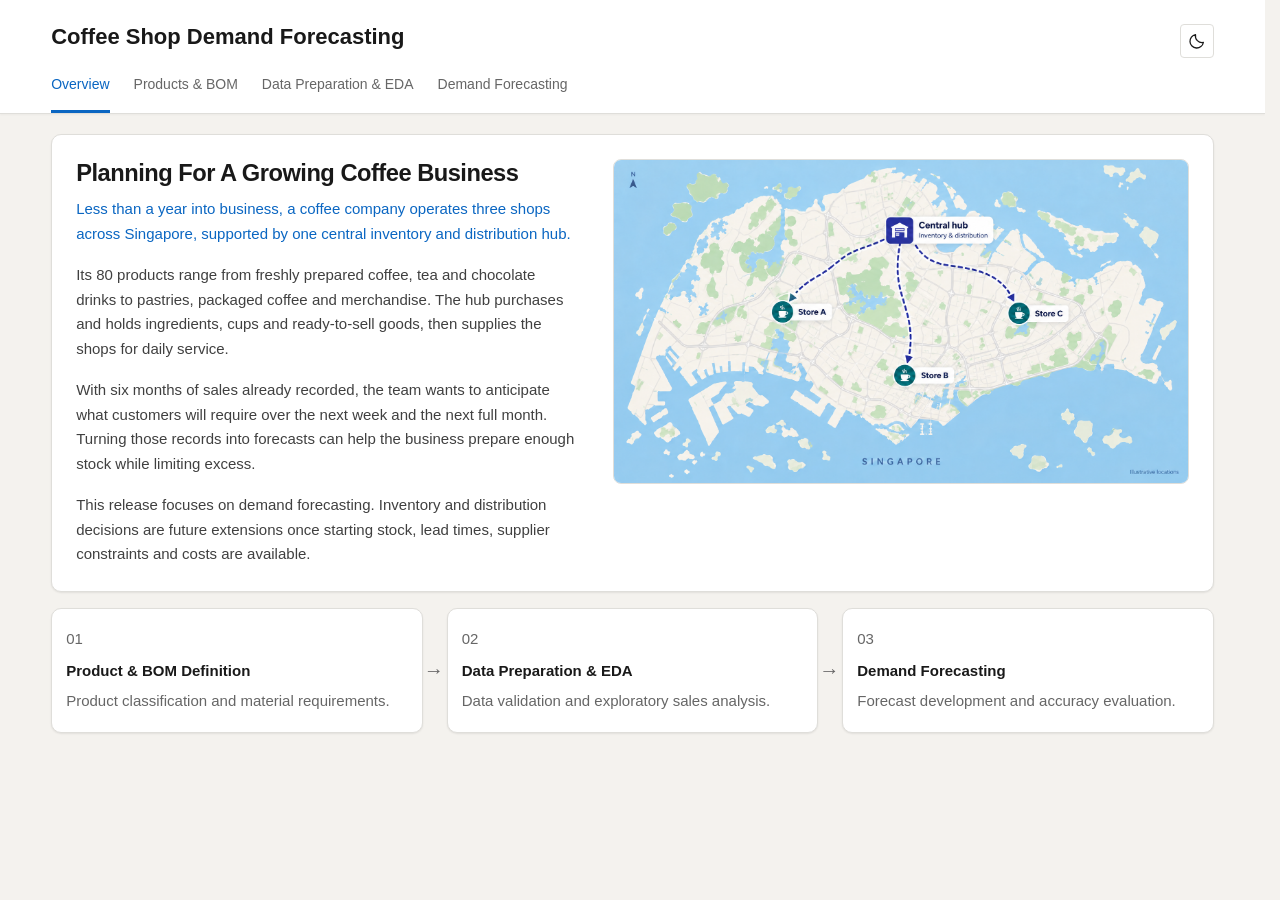
==== commit 6419c3ff: "Polish forecasting site and project documentation" ====
--- a/docs/index.html
+++ b/docs/index.html
@@ -1,5 +1,5 @@
 <!doctype html><html lang="en"><head><meta charset="utf-8"><meta name="viewport" content="width=device-width,initial-scale=1"><meta name="description" content="Weekly and monthly demand forecasting for a hypothetical three-outlet coffee business in Singapore."><title>Coffee Shop Demand Forecasting</title>
-<script>try{document.documentElement.dataset.theme=localStorage.getItem("coffee-theme")||"light"}catch(e){}</script><link rel="stylesheet" href="assets/app.css"><link rel="stylesheet" href="assets/notebook.css"></head><body>
+<script>try{document.documentElement.dataset.theme=localStorage.getItem("coffee-theme")||"light"}catch(e){}</script><link rel="stylesheet" href="assets/app.css?v=20260920e"><link rel="stylesheet" href="assets/notebook.css"></head><body>
 <header class="topbar">
 <div class="topbar-inner"><a class="brand" href="#overview">Coffee Shop Demand Forecasting</a>
 <nav aria-label="Main navigation"><a href="#overview" id="nav-overview">Overview</a><a href="#materials" id="nav-materials">Products &amp; BOM</a><a href="#data" id="nav-data">Data Preparation &amp; EDA</a><a href="#forecasting" id="nav-forecasting">Demand Forecasting</a></nav>
@@ -8,12 +8,12 @@
 <main><!-- OVERVIEW START --><section id="overview" class="hidden overview-page">
 <article class="ov-story" aria-labelledby="ov-story-title">
 <div class="ov-story-layout"><div class="ov-story-copy">
-<h1 id="ov-story-title">Forecasting Demand For A Growing Coffee Business</h1>
-<p>This project uses six months of public transaction records from three fictitious New York coffee shops as demand profiles for a hypothetical three-outlet coffee chain in Singapore.</p>
-<p>The outlets are labelled Store A, Store B and Store C and are assumed to be supplied by one central hub. The source records product sales; the Singapore setting, central hub and bill of materials are project assumptions.</p>
-<p>The 80 products range from prepared drinks to pastries, packaged coffee and merchandise. A custom BOM converts recorded product sales into daily requirements for ingredients, packaging and ready-to-sell goods.</p>
-<p>Weekly and monthly forecasting experiments compare classical statistical and machine learning methods, select one method per forecasting group using May, and evaluate the frozen choices retrospectively on June.</p>
-</div><figure class="ov-story-picture"><img src="images/singapore-distribution-network.png" width="1672" height="941" alt="Hypothetical Singapore network in which a central hub supplies Store A, Store B and Store C." fetchpriority="high"><figcaption>Hypothetical planning scenario; the source dataset does not provide Singapore geography or a central hub.</figcaption></figure></div>
+<h1 id="ov-story-title">Planning For A Growing Coffee Business</h1>
+<p>Less than a year into business, a coffee company operates three shops across Singapore, supported by one central inventory and distribution hub.</p>
+<p>Its 80 products range from freshly prepared coffee, tea and chocolate drinks to pastries, packaged coffee and merchandise. The hub purchases and holds ingredients, cups and ready-to-sell goods, then supplies the shops for daily service.</p>
+<p>With six months of sales already recorded, the team wants to anticipate what customers will require over the next week and the next full month. Turning those records into forecasts can help the business prepare enough stock while limiting excess.</p>
+<p>This release focuses on demand forecasting. Inventory and distribution decisions are future extensions once starting stock, lead times, supplier constraints and costs are available.</p>
+</div><figure class="ov-story-picture"><img src="images/singapore-distribution-network.png" width="1672" height="941" alt="Illustrative Singapore map: a central inventory and distribution hub supplies three stores. Arrows run from the hub to Store A, Store B and Store C." fetchpriority="high"></figure></div>
 <ol class="ov-roadmap" aria-label="Project analysis roadmap">
 <li><a class="ov-process" href="#materials"><span class="ov-step">01</span><h2>Product &amp; BOM Definition</h2><p>Product classification and material requirements.</p></a></li>
 <li><a class="ov-process" href="#data"><span class="ov-step">02</span><h2>Data Preparation &amp; EDA</h2><p>Data validation and exploratory sales analysis.</p></a></li>
@@ -27,5 +27,5 @@
 <h2>1. Start with what the shops sell</h2>
 <p>The three shops offer 80 products across nine categories, from freshly made drinks to pastries, packaged goods and merchandise. Before the central hub can plan its stock, we need to distinguish what arrives ready to sell from what the team prepares at the counter. There are 39 ready-to-sell products and 41 prepared drinks. A pastry sale uses one stocked pastry; a drink sale uses ingredients and packaging. That difference determines what the hub needs to buy.</p><div class="scroll"><table><thead><tr><th scope="col">Category</th><th scope="col">Products</th><th scope="col">How it is sold</th><th scope="col">What we stock</th></tr></thead><tbody><tr><td>Coffee</td><td>21</td><td>Prepare on site</td><td>Ingredients + cups / lids</td></tr><tr><td>Tea</td><td>16</td><td>Prepare on site</td><td>Ingredients + cups / lids</td></tr><tr><td>Drinking Chocolate</td><td>4</td><td>Prepare on site</td><td>Ingredients + cups / lids</td></tr><tr><td>Bakery</td><td>11</td><td>Buy and resell</td><td>Product itself</td></tr><tr><td>Coffee beans</td><td>10</td><td>Buy and resell</td><td>Product itself</td></tr><tr><td>Loose Tea</td><td>8</td><td>Buy and resell</td><td>Product itself</td></tr><tr><td>Packaged Chocolate</td><td>3</td><td>Buy and resell</td><td>Product itself</td></tr><tr><td>Flavours</td><td>4</td><td>Buy and resell</td><td>Product itself</td></tr><tr><td>Branded</td><td>3</td><td>Buy and resell</td><td>Product itself</td></tr></tbody></table></div><h2>2. Connect each product to what the hub stocks</h2><p>The categories give us the broad picture; the next step is to identify the stock behind each individual product. A bill of materials (BOM) lists the quantities needed for one sale. For example, a Latte uses beans, milk, a cup and a lid, while a ready-to-sell item maps directly to the product itself.</p><p>The tables below use the project’s defined recipes. Sm, Rg and Lg mean Small, Regular and Large. Shared ingredients appear in more than one recipe because the hub must supply them for all the drinks that use them.</p><h3>Coffee</h3><div class="scroll"><table class="product-bom-table"><colgroup><col style="width:7%"><col style="width:29%"><col style="width:64%"></colgroup><thead><tr><th scope="col">ID</th><th scope="col">Product</th><th scope="col">Stock required per sale</th></tr></thead><tbody><tr><td>22</td><td>Our Old Time Diner Blend Sm</td><td>Our Old Time Diner Blend brewing beans: 13.3 g; Small cup: 1 unit; Small lid: 1 unit</td></tr><tr><td>23</td><td>Our Old Time Diner Blend Rg</td><td>Our Old Time Diner Blend brewing beans: 20 g; Regular cup: 1 unit; Regular lid: 1 unit</td></tr><tr><td>24</td><td>Our Old Time Diner Blend Lg</td><td>Our Old Time Diner Blend brewing beans: 26.7 g; Large cup: 1 unit; Large lid: 1 unit</td></tr><tr><td>25</td><td>Brazilian Sm</td><td>Brazilian brewing beans: 13.3 g; Small cup: 1 unit; Small lid: 1 unit</td></tr><tr><td>26</td><td>Brazilian Rg</td><td>Brazilian brewing beans: 20 g; Regular cup: 1 unit; Regular lid: 1 unit</td></tr><tr><td>27</td><td>Brazilian Lg</td><td>Brazilian brewing beans: 26.7 g; Large cup: 1 unit; Large lid: 1 unit</td></tr><tr><td>28</td><td>Columbian Medium Roast Sm</td><td>Columbian Medium Roast brewing beans: 13.3 g; Small cup: 1 unit; Small lid: 1 unit</td></tr><tr><td>29</td><td>Columbian Medium Roast Rg</td><td>Columbian Medium Roast brewing beans: 20 g; Regular cup: 1 unit; Regular lid: 1 unit</td></tr><tr><td>30</td><td>Columbian Medium Roast Lg</td><td>Columbian Medium Roast brewing beans: 26.7 g; Large cup: 1 unit; Large lid: 1 unit</td></tr><tr><td>31</td><td>Ethiopia Sm</td><td>Ethiopia brewing beans: 13.3 g; Small cup: 1 unit; Small lid: 1 unit</td></tr><tr><td>32</td><td>Ethiopia Rg</td><td>Ethiopia brewing beans: 20 g; Regular cup: 1 unit; Regular lid: 1 unit</td></tr><tr><td>33</td><td>Ethiopia Lg</td><td>Ethiopia brewing beans: 26.7 g; Large cup: 1 unit; Large lid: 1 unit</td></tr><tr><td>34</td><td>Jamaican Coffee River Sm</td><td>Jamaican Coffee River brewing beans: 13.3 g; Small cup: 1 unit; Small lid: 1 unit</td></tr><tr><td>35</td><td>Jamaican Coffee River Rg</td><td>Jamaican Coffee River brewing beans: 20 g; Regular cup: 1 unit; Regular lid: 1 unit</td></tr><tr><td>36</td><td>Jamaican Coffee River Lg</td><td>Jamaican Coffee River brewing beans: 26.7 g; Large cup: 1 unit; Large lid: 1 unit</td></tr><tr><td>37</td><td>Espresso shot</td><td>House espresso beans: 18 g; Espresso cup: 1 unit</td></tr><tr><td>38</td><td>Latte Sm</td><td>House espresso beans: 18 g; Dairy milk: 180 ml; Small cup: 1 unit; Small lid: 1 unit</td></tr><tr><td>39</td><td>Latte Rg</td><td>House espresso beans: 18 g; Dairy milk: 240 ml; Regular cup: 1 unit; Regular lid: 1 unit</td></tr><tr><td>40</td><td>Cappuccino Sm</td><td>House espresso beans: 18 g; Dairy milk: 120 ml; Small cup: 1 unit; Small lid: 1 unit</td></tr><tr><td>41</td><td>Cappuccino Lg</td><td>House espresso beans: 18 g; Dairy milk: 240 ml; Large cup: 1 unit; Large lid: 1 unit</td></tr><tr><td>87</td><td>Ouro Brasileiro shot</td><td>Ouro Brasileiro espresso beans: 18 g; Espresso cup: 1 unit</td></tr></tbody></table></div><h3>Tea</h3><div class="scroll"><table class="product-bom-table"><colgroup><col style="width:7%"><col style="width:29%"><col style="width:64%"></colgroup><thead><tr><th scope="col">ID</th><th scope="col">Product</th><th scope="col">Stock required per sale</th></tr></thead><tbody><tr><td>42</td><td>Lemon Grass Rg</td><td>Lemon Grass brewing tea: 3 g; Regular cup: 1 unit; Regular lid: 1 unit</td></tr><tr><td>43</td><td>Lemon Grass Lg</td><td>Lemon Grass brewing tea: 4 g; Large cup: 1 unit; Large lid: 1 unit</td></tr><tr><td>44</td><td>Peppermint Rg</td><td>Peppermint brewing tea: 3 g; Regular cup: 1 unit; Regular lid: 1 unit</td></tr><tr><td>45</td><td>Peppermint Lg</td><td>Peppermint brewing tea: 4 g; Large cup: 1 unit; Large lid: 1 unit</td></tr><tr><td>46</td><td>Serenity Green Tea Rg</td><td>Serenity Green Tea brewing tea: 3 g; Regular cup: 1 unit; Regular lid: 1 unit</td></tr><tr><td>47</td><td>Serenity Green Tea Lg</td><td>Serenity Green Tea brewing tea: 4 g; Large cup: 1 unit; Large lid: 1 unit</td></tr><tr><td>48</td><td>English Breakfast Rg</td><td>English Breakfast brewing tea: 3 g; Regular cup: 1 unit; Regular lid: 1 unit</td></tr><tr><td>49</td><td>English Breakfast Lg</td><td>English Breakfast brewing tea: 4 g; Large cup: 1 unit; Large lid: 1 unit</td></tr><tr><td>50</td><td>Earl Grey Rg</td><td>Earl Grey brewing tea: 3 g; Regular cup: 1 unit; Regular lid: 1 unit</td></tr><tr><td>51</td><td>Earl Grey Lg</td><td>Earl Grey brewing tea: 4 g; Large cup: 1 unit; Large lid: 1 unit</td></tr><tr><td>52</td><td>Traditional Blend Chai Rg</td><td>Traditional Blend Chai brewing tea: 3 g; Regular cup: 1 unit; Regular lid: 1 unit</td></tr><tr><td>53</td><td>Traditional Blend Chai Lg</td><td>Traditional Blend Chai brewing tea: 4 g; Large cup: 1 unit; Large lid: 1 unit</td></tr><tr><td>54</td><td>Morning Sunrise Chai Rg</td><td>Morning Sunrise Chai brewing tea: 3 g; Regular cup: 1 unit; Regular lid: 1 unit</td></tr><tr><td>55</td><td>Morning Sunrise Chai Lg</td><td>Morning Sunrise Chai brewing tea: 4 g; Large cup: 1 unit; Large lid: 1 unit</td></tr><tr><td>56</td><td>Spicy Eye Opener Chai Rg</td><td>Spicy Eye Opener Chai brewing tea: 3 g; Regular cup: 1 unit; Regular lid: 1 unit</td></tr><tr><td>57</td><td>Spicy Eye Opener Chai Lg</td><td>Spicy Eye Opener Chai brewing tea: 4 g; Large cup: 1 unit; Large lid: 1 unit</td></tr></tbody></table></div><h3>Drinking Chocolate</h3><div class="scroll"><table class="product-bom-table"><colgroup><col style="width:7%"><col style="width:29%"><col style="width:64%"></colgroup><thead><tr><th scope="col">ID</th><th scope="col">Product</th><th scope="col">Stock required per sale</th></tr></thead><tbody><tr><td>58</td><td>Dark chocolate Rg</td><td>Dark chocolate premix: 25 g; Dairy milk: 240 ml; Regular cup: 1 unit; Regular lid: 1 unit</td></tr><tr><td>59</td><td>Dark chocolate Lg</td><td>Dark chocolate premix: 35 g; Dairy milk: 360 ml; Large cup: 1 unit; Large lid: 1 unit</td></tr><tr><td>60</td><td>Sustainably Grown Organic Rg</td><td>Organic chocolate premix: 25 g; Dairy milk: 240 ml; Regular cup: 1 unit; Regular lid: 1 unit</td></tr><tr><td>61</td><td>Sustainably Grown Organic Lg</td><td>Organic chocolate premix: 35 g; Dairy milk: 360 ml; Large cup: 1 unit; Large lid: 1 unit</td></tr></tbody></table></div><h3>Bakery</h3><div class="scroll"><table class="product-bom-table"><colgroup><col style="width:7%"><col style="width:29%"><col style="width:64%"></colgroup><thead><tr><th scope="col">ID</th><th scope="col">Product</th><th scope="col">Stock required per sale</th></tr></thead><tbody><tr><td>69</td><td>Hazelnut Biscotti</td><td>Hazelnut Biscotti: 1 unit</td></tr><tr><td>70</td><td>Cranberry Scone</td><td>Cranberry Scone: 1 unit</td></tr><tr><td>71</td><td>Chocolate Croissant</td><td>Chocolate Croissant: 1 unit</td></tr><tr><td>72</td><td>Ginger Scone</td><td>Ginger Scone: 1 unit</td></tr><tr><td>73</td><td>Almond Croissant</td><td>Almond Croissant: 1 unit</td></tr><tr><td>74</td><td>Ginger Biscotti</td><td>Ginger Biscotti: 1 unit</td></tr><tr><td>75</td><td>Croissant</td><td>Croissant: 1 unit</td></tr><tr><td>76</td><td>Chocolate Chip Biscotti</td><td>Chocolate Chip Biscotti: 1 unit</td></tr><tr><td>77</td><td>Oatmeal Scone</td><td>Oatmeal Scone: 1 unit</td></tr><tr><td>78</td><td>Scottish Cream Scone</td><td>Scottish Cream Scone: 1 unit</td></tr><tr><td>79</td><td>Jumbo Savory Scone</td><td>Jumbo Savory Scone: 1 unit</td></tr></tbody></table></div><h3>Coffee beans</h3><div class="scroll"><table class="product-bom-table"><colgroup><col style="width:7%"><col style="width:29%"><col style="width:64%"></colgroup><thead><tr><th scope="col">ID</th><th scope="col">Product</th><th scope="col">Stock required per sale</th></tr></thead><tbody><tr><td>1</td><td>Brazilian - Organic</td><td>Brazilian - Organic: 1 unit</td></tr><tr><td>2</td><td>Our Old Time Diner Blend</td><td>Our Old Time Diner Blend: 1 unit</td></tr><tr><td>3</td><td>Espresso Roast</td><td>Espresso Roast: 1 unit</td></tr><tr><td>4</td><td>Primo Espresso Roast</td><td>Primo Espresso Roast: 1 unit</td></tr><tr><td>5</td><td>Columbian Medium Roast</td><td>Columbian Medium Roast: 1 unit</td></tr><tr><td>6</td><td>Ethiopia</td><td>Ethiopia: 1 unit</td></tr><tr><td>7</td><td>Jamacian Coffee River</td><td>Jamacian Coffee River: 1 unit</td></tr><tr><td>8</td><td>Civet Cat</td><td>Civet Cat: 1 unit</td></tr><tr><td>9</td><td>Organic Decaf Blend</td><td>Organic Decaf Blend: 1 unit</td></tr><tr><td>10</td><td>Guatemalan Sustainably Grown</td><td>Guatemalan Sustainably Grown: 1 unit</td></tr></tbody></table></div><h3>Loose Tea</h3><div class="scroll"><table class="product-bom-table"><colgroup><col style="width:7%"><col style="width:29%"><col style="width:64%"></colgroup><thead><tr><th scope="col">ID</th><th scope="col">Product</th><th scope="col">Stock required per sale</th></tr></thead><tbody><tr><td>11</td><td>Lemon Grass</td><td>Lemon Grass: 1 unit</td></tr><tr><td>12</td><td>Peppermint</td><td>Peppermint: 1 unit</td></tr><tr><td>13</td><td>English Breakfast</td><td>English Breakfast: 1 unit</td></tr><tr><td>14</td><td>Earl Grey</td><td>Earl Grey: 1 unit</td></tr><tr><td>15</td><td>Serenity Green Tea</td><td>Serenity Green Tea: 1 unit</td></tr><tr><td>16</td><td>Traditional Blend Chai</td><td>Traditional Blend Chai: 1 unit</td></tr><tr><td>17</td><td>Morning Sunrise Chai</td><td>Morning Sunrise Chai: 1 unit</td></tr><tr><td>18</td><td>Spicy Eye Opener Chai</td><td>Spicy Eye Opener Chai: 1 unit</td></tr></tbody></table></div><h3>Packaged Chocolate</h3><div class="scroll"><table class="product-bom-table"><colgroup><col style="width:7%"><col style="width:29%"><col style="width:64%"></colgroup><thead><tr><th scope="col">ID</th><th scope="col">Product</th><th scope="col">Stock required per sale</th></tr></thead><tbody><tr><td>19</td><td>Dark chocolate</td><td>Dark chocolate: 1 unit</td></tr><tr><td>20</td><td>Sustainably Grown Organic</td><td>Sustainably Grown Organic: 1 unit</td></tr><tr><td>21</td><td>Chili Mayan</td><td>Chili Mayan: 1 unit</td></tr></tbody></table></div><h3>Flavours</h3><div class="scroll"><table class="product-bom-table"><colgroup><col style="width:7%"><col style="width:29%"><col style="width:64%"></colgroup><thead><tr><th scope="col">ID</th><th scope="col">Product</th><th scope="col">Stock required per sale</th></tr></thead><tbody><tr><td>63</td><td>Carmel syrup</td><td>Carmel syrup: 1 unit</td></tr><tr><td>64</td><td>Hazelnut syrup</td><td>Hazelnut syrup: 1 unit</td></tr><tr><td>65</td><td>Sugar Free Vanilla syrup</td><td>Sugar Free Vanilla syrup: 1 unit</td></tr><tr><td>84</td><td>Chocolate syrup</td><td>Chocolate syrup: 1 unit</td></tr></tbody></table></div><h3>Branded</h3><div class="scroll"><table class="product-bom-table"><colgroup><col style="width:7%"><col style="width:29%"><col style="width:64%"></colgroup><thead><tr><th scope="col">ID</th><th scope="col">Product</th><th scope="col">Stock required per sale</th></tr></thead><tbody><tr><td>81</td><td>I Need My Bean! T-shirt</td><td>I Need My Bean! T-shirt: 1 unit</td></tr><tr><td>82</td><td>I Need My Bean! Diner mug</td><td>I Need My Bean! Diner mug: 1 unit</td></tr><tr><td>83</td><td>I Need My Bean! Latte cup</td><td>I Need My Bean! Latte cup: 1 unit</td></tr></tbody></table></div></section><!-- BOM DRAFT END --></main>
 <script src="assets/forecast-reader.js"></script>
-<script src="assets/navigation.js"></script>
+<script src="assets/navigation.js?v=20260920b"></script>
 <script src="assets/appearance.js"></script></body></html>
--- a/docs/assets/app.css
+++ b/docs/assets/app.css
@@ -1,7 +1,7 @@
 * { box-sizing:border-box; }
-:root { --ink:#182238; --muted:#64748b; --line:#e4e7ef; --blue:#5b50d6; --coffee:#182238; --header-height:120px; --page-top-gap:16px; --table-border:#d8d8d8; }
+:root { --canvas:#f4f2ee; --surface:#ffffff; --surface-subtle:#f3f6f8; --surface-hover:#e2f0fe; --ink:#191919; --text:#404040; --muted:#666666; --line:#dfdeda; --blue:#0a66c2; --blue-hover:#004182; --focus:#70b5f9; --on-accent:#ffffff; --card-shadow:0 1px 2px rgba(0,0,0,.08); --header-height:120px; --page-top-gap:16px; --table-border:#d9e0e6; --table-header:#e8f3ff; --table-header-ink:#16324a; --table-alt:#f7f7f5; }
 html { overflow-y:scroll; scrollbar-gutter:stable; }
-body { margin:0; font:15px/1.65 -apple-system,BlinkMacSystemFont,"Segoe UI",sans-serif; background:#fff; color:#475569; }
+body { margin:0; font:15px/1.65 -apple-system,BlinkMacSystemFont,"Segoe UI",sans-serif; background:var(--canvas); color:var(--text); }
 a { color:var(--blue); }
 h1 { font-size:29px; line-height:1.3; font-weight:650; margin:0 0 8px; }
 h2 { font-size:23px; line-height:1.4; font-weight:600; margin:24px 0 12px; }
@@ -9,14 +9,14 @@
 p { margin:12px 0; }
 .hidden { display:none!important; }
 #status:empty { display:none; }
-.topbar { display:block; padding:0; min-height:0; position:sticky; top:0; z-index:30; background:#f7f8fc; border-bottom:1px solid var(--line); }
+.topbar { display:block; padding:0; min-height:0; position:sticky; top:0; z-index:30; background:var(--surface); border-bottom:1px solid var(--line); }
 .topbar-inner { position:relative; max-width:1440px; margin:auto; padding:22px calc(50px + 4vw) 0 4vw; display:flex; flex-direction:column; align-items:flex-start; gap:8px; }
 .brand { font-weight:650; text-decoration:none; color:var(--ink); white-space:normal; font-size:22px; line-height:1.4; }
 nav { display:flex; gap:28px; }
 .topbar nav { flex-wrap:wrap; gap:0 24px; }
 nav a { display:block; padding:12px 0 14px; border-bottom:3px solid transparent; text-decoration:none; color:var(--muted); font-size:14px; }
-nav a.active { color:#5b50d6; border-color:#635bce; }
-nav a:hover { color:#5b50d6; }
+nav a.active { color:var(--blue); border-color:var(--blue); }
+nav a:hover { color:var(--blue); }
 main { max-width:1440px; padding:0 4vw 36px; margin:auto; }
 .notebook-layout { display:grid; grid-template-columns:250px minmax(0,1fr); gap:35px; }
 .notebook-body { min-width:0; max-width:none; padding-top:var(--page-top-gap); }
@@ -25,59 +25,41 @@
 .notebook-toc .toc-group:first-child { margin-top:0; }
 .notebook-toc a { display:block; text-decoration:none; color:var(--muted); padding:5px 0 5px 10px; border-left:1px solid var(--line); line-height:1.45; }
 .notebook-toc a:hover,.notebook-toc a.reading-active { color:var(--blue); background:transparent; border-left-color:var(--line); font-weight:400; }
-.notebook-part { color:var(--ink); border-left:3px solid #635bce; padding-left:14px; font-size:27px; margin:32px 0 12px; line-height:1.35; }
+.notebook-part { color:var(--ink); font-size:27px; margin:32px 0 12px; line-height:1.35; }
 .notebook-part:first-child { margin-top:0; }
 .notebook-part + .nb-markdown h2 { border-top:0; margin-top:0; padding-top:0; }
 .nb-markdown { margin:12px 0 16px; scroll-margin-top:calc(var(--header-height) + 16px); }
 .nb-markdown h1 { font-size:25px; }
 .nb-markdown h2 { padding-top:0; margin-top:32px; border-top:0; color:var(--ink); }
 .nb-markdown p { line-height:1.8; max-width:none; width:100%; }
-.nb-cell,.nb-output { display:grid; grid-template-columns:62px minmax(0,1fr); margin:12px 0; gap:10px; min-width:0; }
-.nb-output { grid-template-columns:1fr; }
+.nb-output { display:grid; grid-template-columns:1fr; margin:12px 0; min-width:0; }
 .nb-output > .cell-prompt { display:none; }
-.cell-prompt { font:11px/1.7 Consolas,monospace; color:#778390; padding-top:12px; text-align:right; user-select:none; }
 .cell-body { min-width:0; overflow:auto; }
-.nb-cell .highlight { border:1px solid var(--line); border-radius:4px; padding:12px 14px; overflow:auto; background:#f8f9fb!important; }
-.highlight pre,.nb-output pre { font:12.5px/1.65 Consolas,"Cascadia Code",monospace; margin:0; white-space:pre; color:#253242; }
+.nb-output pre { font:12.5px/1.65 Consolas,"Cascadia Code",monospace; margin:0; white-space:pre; color:#253242; }
 .nb-output .cell-body { padding:0; }
 .nb-output pre { background:transparent; }
 .nb-figure { width:100%; height:auto; display:block; max-width:1100px; }
 .nb-output div:has(>table),.scroll { overflow:auto; }
-select,input { width:100%; min-width:0; padding:10px; border:1px solid #d6dbe6; border-radius:4px; background:white; color:var(--ink); font:14px "Segoe UI",sans-serif; margin-top:6px; }
-input:focus,select:focus { outline:2px solid #b4afea; outline-offset:1px; }
-button { cursor:pointer; color:white; background:#5b50d6; border:1px solid #5b50d6; padding:10px 16px; border-radius:4px; font:14px "Segoe UI",sans-serif; }
+select { width:100%; min-width:0; padding:10px; border:1px solid var(--line); border-radius:4px; background:var(--surface); color:var(--ink); font:14px "Segoe UI",sans-serif; margin-top:6px; }
+select:focus { outline:2px solid var(--focus); outline-offset:1px; }
+button { cursor:pointer; color:var(--on-accent); background:var(--blue); border:1px solid var(--blue); padding:10px 16px; border-radius:4px; font:14px "Segoe UI",sans-serif; }
 button:disabled { opacity:.45; cursor:default; }
-button:hover:not(:disabled) { background:#493fc0; }
-.secondary { background:#fff; color:#475569; border-color:#d6dbe6; }
-.secondary:hover:not(:disabled) { background:#f1f2fa; }
-table,.nb-output table { border-collapse:collapse; width:100%; max-width:100%; font-size:12px; white-space:nowrap; border:1px solid var(--table-border)!important; background:#fff; color:#000; }
+button:hover:not(:disabled) { background:var(--blue-hover); }
+table,.nb-output table { border-collapse:collapse; width:100%; max-width:100%; font-size:12px; white-space:nowrap; border:1px solid var(--table-border)!important; background:var(--surface); color:var(--ink); }
 th,td,.nb-output th,.nb-output td,td.numeric,.nb-output td.numeric { padding:9px 12px; border:1px solid var(--table-border)!important; text-align:center!important; vertical-align:middle!important; }
 th,.nb-output th { font-weight:bold; background:transparent; color:inherit; }
 td.numeric,.nb-output td.numeric { font-variant-numeric:tabular-nums; }
 thead,.nb-output thead { border-bottom:1px solid var(--table-border); }
-tbody tr:nth-child(odd),.nb-output tbody tr:nth-child(odd) { background:#fff; }
-tbody tr:nth-child(even),.nb-output tbody tr:nth-child(even) { background:#f5f5f5; }
-tbody tr:hover,.nb-output tbody tr:hover { background:#d9edf7; }
-html:not([data-theme="dark"]) thead th,html:not([data-theme="dark"]) .nb-output thead th { background:#f7f8fc; }
+tbody tr:nth-child(odd),.nb-output tbody tr:nth-child(odd) { background:var(--surface); }
+tbody tr:nth-child(even),.nb-output tbody tr:nth-child(even) { background:var(--table-alt); }
+tbody tr:hover,.nb-output tbody tr:hover { background:var(--surface-hover); }
+thead th,.nb-output thead th { background:var(--table-header)!important; color:var(--table-header-ink); border-bottom-color:var(--table-border)!important; }
 svg { width:100%; height:auto; display:block; }
 details { margin:22px 0; }
 summary { cursor:pointer; font-size:14px; margin-bottom:14px; color:var(--blue); }
 .error { color:#a32929; }
-.code-fold { display:none; margin:16px 0 12px; border:1px solid var(--line); border-radius:5px; overflow:hidden; background:#f7f8fc; }
-.code-fold > summary { padding:10px 14px; margin:0; font-size:12px; cursor:pointer; color:#55518a; }
-.code-fold > summary:hover { background:#eeedfa; }
-.code-fold > summary:focus-visible { outline:2px solid var(--blue); outline-offset:-3px; }
-.code-count { float:right; font:11px/1.8 Consolas,monospace; color:#64748b; }
-.code-open { display:none; }
-.code-fold[open] .code-open { display:inline; }
-.code-fold[open] .code-closed { display:none; }
-.code-fold .nb-cell { display:block; margin:0; }
-.code-fold .highlight { border:0; border-top:1px solid var(--line); border-radius:0; padding:16px; background:#fff!important; }
-.training-log { padding:0 16px 16px; overflow:auto; background:#fff; }
-.training-log h3 { font-size:12px; color:#64748b; }
-.training-log pre { font:12px/1.6 Consolas,monospace; color:#64748b; }
 .theme-toggle { position:absolute; right:4vw; top:24px; background:transparent; color:var(--ink); border:1px solid var(--line); font-size:12px; width:34px; height:34px; padding:7px; display:grid; place-items:center; }
-.theme-toggle:hover:not(:disabled) { background:#eeedfa; }
+.theme-toggle:hover:not(:disabled) { background:var(--surface-hover); }
 .theme-toggle svg,html[data-theme="dark"] .theme-toggle svg { width:18px; height:18px; fill:none; stroke:currentColor; stroke-width:1.7; stroke-linecap:round; stroke-linejoin:round; background:transparent; }
 .bom-page { padding:var(--page-top-gap) 0 40px; }
 .bom-page h2 { margin-top:32px; }
@@ -87,7 +69,7 @@
 .bom-page > h2:first-child { margin-top:0; }
 .product-bom-table { table-layout:fixed; width:100%; min-width:600px; }
 .product-bom-table td { overflow-wrap:break-word; }
-.overview-page,.stage-page { padding:var(--page-top-gap) 0 40px; }
+.overview-page { padding:var(--page-top-gap) 0 40px; }
 .ov-story-layout { display:grid; grid-template-columns:minmax(0,1fr) minmax(0,1.15fr); gap:36px; align-items:start; }
 .ov-story-copy { min-width:0; }
 .ov-story-copy h1 { color:var(--ink); font-family:inherit; font-size:clamp(18px,1.85vw,30px); white-space:nowrap; line-height:1.2; font-weight:650; letter-spacing:-.5px; margin:0 0 10px; }
@@ -95,12 +77,12 @@
 .ov-story-copy h1 + p { color:var(--blue); }
 .ov-story-copy p:last-child { margin-bottom:0; }
 .ov-story-picture { margin:0; }
-.ov-story-picture img { display:block; width:100%; height:auto; border-radius:5px; }
+.ov-story-picture img { display:block; width:100%; height:auto; border:1px solid var(--line); border-radius:5px; }
 .ov-roadmap { display:grid; grid-template-columns:repeat(3,minmax(0,1fr)); gap:24px; list-style:none; margin:28px 0 0; padding:28px 0 0; border-top:1px solid var(--line); }
 .ov-roadmap li { position:relative; display:flex; min-width:0; }
 .ov-roadmap li:not(:last-child)::after { content:"→"; position:absolute; right:-21px; top:50%; transform:translateY(-50%); color:var(--muted); font-size:20px; }
-.ov-process { display:block; width:100%; padding:18px 14px; border:1px solid var(--line); border-radius:6px; color:var(--ink); text-decoration:none; transition:background-color .15s,border-color .15s; }
-.ov-process:hover,.ov-process:focus-visible { background:#f0eefb; border-color:var(--blue); outline:2px solid transparent; }
+.ov-process { display:block; width:100%; padding:18px 14px; border:1px solid var(--line); border-radius:6px; background:var(--surface); color:var(--ink); text-decoration:none; transition:background-color .15s,border-color .15s; }
+.ov-process:hover,.ov-process:focus-visible { background:var(--surface-hover); border-color:var(--blue); outline:2px solid transparent; }
 .ov-step { font-size:15px; color:var(--muted); }
 .ov-roadmap h2 { font-size:15px; line-height:1.4; margin:8px 0; font-weight:600; }
 .ov-roadmap p { font-size:15px; line-height:1.65; margin:0; color:var(--muted); }
@@ -112,8 +94,7 @@
 #materials td,:is(#data,#forecasting) td { font-weight:400; }
 :is(#data,#forecasting) .notebook-toc,:is(#data,#forecasting) .notebook-toc .toc-group { font-size:14px; }
 :is(#data,#forecasting) .notebook-toc .toc-group { font-weight:600; }
-:is(#data,#forecasting) .code-fold > summary { font-size:14px; }
-:is(#data,#forecasting) .code-count,:is(#data,#forecasting) .highlight pre,:is(#data,#forecasting) .nb-output pre { font-size:13px; }
+:is(#data,#forecasting) .nb-output pre { font-size:13px; }
 :is(#forecasting) .nb-output:has(> .cell-body > h3:only-child) { margin:20px 0 8px; }
 :is(#forecasting) .nb-output:has(> .cell-body > h3:only-child) > .cell-body { padding:0; }
 :is(#forecasting) .nb-output .cell-body > h3:only-child { margin:0; font-size:18px; font-weight:600; line-height:1.4; }
@@ -126,56 +107,45 @@
 :is(#forecasting) .nb-output table.metric-explanation th:nth-child(1) { width:14%; }
 :is(#forecasting) .nb-output table.metric-explanation th:nth-child(2) { width:26%; }
 :is(#forecasting) .nb-output table.metric-explanation th:nth-child(3) { width:60%; }
-html[data-theme="dark"] { color-scheme:dark; --ink:#ededed; --muted:#a3a3a3; --line:#353535; --blue:#b4a8ef; --table-border:#3c3c3c; }
-html[data-theme="dark"] body { background:#171717; color:#d0d0d0; }
-html[data-theme="dark"] .topbar { background:#202020; border-color:#363636; }
-html[data-theme="dark"] .brand,html[data-theme="dark"] h1,html[data-theme="dark"] h2,html[data-theme="dark"] h3 { color:#ededed; }
-html[data-theme="dark"] nav a.active,html[data-theme="dark"] nav a:hover { color:#b2aaff; border-bottom-color:#a69cf7; }
-html[data-theme="dark"] .notebook-toc { background:#171717; }
-html[data-theme="dark"] .code-fold { background:#242424; border-color:#383838; }
-html[data-theme="dark"] .code-fold > summary { color:#cfcfcf; }
-html[data-theme="dark"] .code-count { color:#a0a0a0; }
-html[data-theme="dark"] .code-fold > summary:hover,html[data-theme="dark"] .theme-toggle:hover { background:#303030; }
-html[data-theme="dark"] .code-fold .highlight,html[data-theme="dark"] .training-log { border-color:#383838; color:#ddd; background:#1d1d1d!important; }
-html[data-theme="dark"] .highlight pre,html[data-theme="dark"] .nb-output pre { color:#ddd; }
-html[data-theme="dark"] .training-log pre { color:#aaa; }
-html[data-theme="dark"] input,html[data-theme="dark"] select,html[data-theme="dark"] .secondary { background:#242424; color:#e5e5e5; border-color:#484848; }
-html[data-theme="dark"] .secondary:hover:not(:disabled) { background:#333; }
-html[data-theme="dark"] table,html[data-theme="dark"] .nb-output table { background:#202020; color:#ddd; }
-html[data-theme="dark"] tbody tr:nth-child(odd),html[data-theme="dark"] .nb-output tbody tr:nth-child(odd) { background:#202020; }
-html[data-theme="dark"] tbody tr:nth-child(even),html[data-theme="dark"] .nb-output tbody tr:nth-child(even) { background:#282828; }
-html[data-theme="dark"] tbody tr:hover,html[data-theme="dark"] .nb-output tbody tr:hover { background:#343434; }
-html[data-theme="dark"] th,html[data-theme="dark"] .nb-output th { background:transparent; color:#ededed; }
-html[data-theme="dark"] .highlight :is(.k,.kn,.kd) { color:#c4a5ff; }
-html[data-theme="dark"] .highlight :is(.s,.s1,.s2) { color:#a9d6ac; }
-html[data-theme="dark"] .highlight :is(.nf,.nc,.nn) { color:#95c8ff; }
-html[data-theme="dark"] .highlight :is(.nb,.o,.ow) { color:#c2b5ff; }
-html[data-theme="dark"] .highlight :is(.mi,.mf) { color:#efc58b; }
-html[data-theme="dark"] .highlight .c1 { color:#98a8a6; }
+html[data-theme="dark"] { color-scheme:dark; --canvas:#171717; --surface:#202020; --surface-subtle:#2a2a2a; --surface-hover:#343434; --ink:#f3f2ef; --text:#dedede; --muted:#a8a8a8; --line:#3a3a3a; --blue:#70b5f9; --blue-hover:#a8d4ff; --focus:#70b5f9; --on-accent:#10233a; --card-shadow:0 1px 2px rgba(0,0,0,.4); --table-border:#424242; --table-header:#30485c; --table-header-ink:#f3f2ef; --table-alt:#272727; }
+html[data-theme="dark"] body { background:var(--canvas); color:var(--text); }
+html[data-theme="dark"] .topbar { background:var(--surface); border-color:var(--line); }
+html[data-theme="dark"] .brand,html[data-theme="dark"] h1,html[data-theme="dark"] h2,html[data-theme="dark"] h3 { color:var(--ink); }
+html[data-theme="dark"] nav a.active,html[data-theme="dark"] nav a:hover { color:var(--blue); border-bottom-color:var(--blue); }
+html[data-theme="dark"] .notebook-toc { background:var(--canvas); }
+html[data-theme="dark"] .theme-toggle:hover { background:var(--surface-hover); }
+html[data-theme="dark"] .nb-output pre { color:#ddd; }
+html[data-theme="dark"] select { background:var(--surface); color:var(--ink); border-color:var(--line); }
+html[data-theme="dark"] table,html[data-theme="dark"] .nb-output table { background:var(--surface); color:var(--text); }
+html[data-theme="dark"] tbody tr:nth-child(odd),html[data-theme="dark"] .nb-output tbody tr:nth-child(odd) { background:var(--surface); }
+html[data-theme="dark"] tbody tr:nth-child(even),html[data-theme="dark"] .nb-output tbody tr:nth-child(even) { background:var(--table-alt); }
+html[data-theme="dark"] tbody tr:hover,html[data-theme="dark"] .nb-output tbody tr:hover { background:var(--surface-hover); }
+html[data-theme="dark"] th,html[data-theme="dark"] .nb-output th { background:var(--surface-subtle); color:var(--ink); }
+html[data-theme="dark"] thead th,html[data-theme="dark"] .nb-output thead th { background:var(--table-header)!important; color:var(--table-header-ink); }
+html[data-theme="dark"] tbody th,html[data-theme="dark"] .nb-output tbody th { background:inherit; }
 html[data-theme="dark"] svg { background:white; border-radius:4px; }
 html[data-theme="dark"] .nb-figure { background:white; }
 html[data-theme="dark"] .error { color:#ffada8; }
-html[data-theme="dark"] .ov-process:hover,html[data-theme="dark"] .ov-process:focus-visible { background:#302d39; }
+html[data-theme="dark"] .ov-process:hover,html[data-theme="dark"] .ov-process:focus-visible { background:var(--surface-hover); }
 @media(max-width:1100px) { .ov-roadmap { gap:18px; } }
 @media(max-width:1000px) { .notebook-layout { grid-template-columns:230px minmax(0,1fr); gap:20px; } }
 @media(max-width:850px) { .ov-story-layout { grid-template-columns:1fr; gap:24px; } .ov-story-picture img { position:static; height:auto; } }
 @media(max-width:700px) {
  .topbar { padding:15px 18px 0; } .topbar-inner { padding:var(--page-top-gap) 16px 0; } .brand { font-size:19px; padding-right:45px; }
  nav { gap:22px; } nav a { padding:14px 0 12px; font-size:13px; } main { padding-left:16px; padding-right:16px; }
- .nb-cell,.nb-output { grid-template-columns:1fr; gap:0; } .cell-prompt { text-align:left; padding:4px 0; }
- .highlight pre,.nb-output pre { font-size:12px; } .nb-markdown h2 { font-size:21px; }
+ .nb-output { grid-template-columns:1fr; } .nb-output pre { font-size:12px; } .nb-markdown h2 { font-size:21px; }
  .nb-figure { min-width:0; max-width:100%; } .nb-output .cell-body { overflow:auto; } .notebook-part { font-size:24px; }
  .ov-roadmap { grid-template-columns:1fr; } .ov-roadmap li:not(:last-child)::after { display:none; }
  .notebook-layout { display:block; } .notebook-toc { border-bottom:1px solid var(--line); padding-bottom:14px; position:sticky; top:var(--header-height); z-index:10; background:white; max-height:180px; margin-bottom:0; }
  .theme-toggle { right:16px; top:17px; font-size:11px; padding:7px; } .notebook-body { padding-top:var(--page-top-gap); }
  .nb-markdown { scroll-margin-top:calc(var(--header-height) + 196px); } .ov-story-copy h1 { font-size:clamp(12px,4.2vw,26px); }
 }
-@media print { .topbar,.notebook-toc,.code-fold { display:none; } .nb-cell,.nb-output { break-inside:avoid; } main { padding:0; } .cell-body { overflow:visible; } .highlight pre { white-space:pre-wrap; } .nb-markdown h2 { break-after:avoid; } body { background:white; } .notebook-part { color:#303630; } .notebook-layout { display:block; } }
+@media print { .topbar,.notebook-toc { display:none; } .nb-output { break-inside:avoid; } main { padding:0; } .cell-body { overflow:visible; } .nb-output pre { white-space:pre-wrap; } .nb-markdown h2 { break-after:avoid; } body { background:white; } .notebook-part { color:#303630; } .notebook-layout { display:block; } }
 
 /* Result tables share one disclosure bar and consistent column widths. */
 :is(#forecasting) .result-details { margin:12px 0 20px; }
-#forecasting .result-details > summary { cursor:pointer; padding:12px 16px; color:var(--blue); background:#f7f8fc; border:1px solid var(--line); margin:0; text-align:center; list-style:none; font-size:14px; line-height:1.65; }
-#forecasting .result-details > summary:hover { background:#eeedfa; }
+#forecasting .result-details > summary { cursor:pointer; padding:12px 16px; color:var(--blue); background:var(--surface-subtle); border:1px solid var(--line); margin:0; text-align:center; list-style:none; font-size:14px; line-height:1.65; }
+#forecasting .result-details > summary:hover { background:var(--surface-hover); }
 #forecasting .result-details > summary:focus-visible { outline:2px solid var(--blue); outline-offset:2px; }
 :is(#forecasting) .result-table > .result-expansion { margin:0; }
 #forecasting .result-details.result-expansion > summary { display:flex; align-items:center; justify-content:center; gap:12px; border-top:0; }
@@ -187,8 +157,8 @@
 :is(#forecasting) .result-expansion[open] .disclosure-icon::after { content:'−'; }
 :is(#forecasting) .nb-output table.forecast-results { width:100%; table-layout:fixed; }
 :is(#forecasting) .nb-output table.forecast-results :is(th,td) { white-space:normal; overflow-wrap:anywhere; }
-html[data-theme="dark"] #forecasting .result-details > summary { background:#242424; }
-html[data-theme="dark"] #forecasting .result-details > summary:hover { background:#303030; }
+html[data-theme="dark"] #forecasting .result-details > summary { background:var(--surface-subtle); }
+html[data-theme="dark"] #forecasting .result-details > summary:hover { background:var(--surface-hover); }
 
 :is(#forecasting) table.forecast-quantities th:first-child { width: 27%; }
 :is(#forecasting) table.forecast-quantities th:nth-child(2) { width: 5%; }
@@ -198,7 +168,7 @@
 
 .forecast-controls { display:flex; gap:24px; flex-wrap:wrap; margin:12px 0; }
 .forecast-controls label { display:grid; gap:6px; flex:1; min-width:180px; }
-.forecast-controls select { padding:10px; font:inherit; color:var(--ink); background:var(--paper,white); border:1px solid var(--line); border-radius:4px; }
+.forecast-controls select { padding:10px; font:inherit; color:var(--ink); background:var(--surface); border:1px solid var(--line); border-radius:4px; }
 .item-forecast-panel svg { width:100%; height:auto; background:white; }
 .item-forecast-panel[hidden] { display:none; }
 .forecast-total { padding:10px 0; }
@@ -233,27 +203,27 @@
 .forecast-variant[hidden] { display:none !important; }
 #forecasting .notebook-body { overflow-anchor:none; }
 .forecast-results-region { position:relative; margin-top:16px; overflow-anchor:none; }
-.forecast-switchbar { position:sticky; top:var(--header-height); z-index:20; display:flex; align-items:center; justify-content:center; flex-direction:row; gap:16px; padding:8px 0; background:#fff; }
+.forecast-switchbar { position:sticky; top:var(--header-height); z-index:20; display:flex; align-items:center; justify-content:center; flex-direction:row; gap:16px; padding:8px 0; background:var(--canvas); }
 .forecast-switch-label { color:var(--ink); font-size:15px; font-weight:600; }
-.horizon-buttons { display:flex; border:1px solid var(--line); border-radius:7px; padding:3px; gap:3px; background:#f7f8fc; }
+.horizon-buttons { display:flex; border:1px solid var(--line); border-radius:7px; padding:3px; gap:3px; background:var(--surface-subtle); }
 .horizon-buttons button { display:flex; flex-direction:row; align-items:center; justify-content:center; gap:5px; width:auto; min-height:36px; white-space:nowrap; border:0; border-radius:5px; background:transparent; color:var(--muted); padding:6px 14px; line-height:1.35; }
 .horizon-buttons button strong { font-size:15px; font-weight:600; }
 .horizon-buttons button span { font-size:13px; }
-.horizon-buttons button[aria-pressed="true"] { background:#635bce; color:#fff; }
-.horizon-buttons button:hover:not([aria-pressed="true"]) { background:#eceaf8; color:var(--ink); }
+.horizon-buttons button[aria-pressed="true"] { background:var(--blue); color:var(--on-accent); }
+.horizon-buttons button:hover:not([aria-pressed="true"]) { background:var(--surface-hover); color:var(--ink); }
 .horizon-buttons button:focus-visible { outline:2px solid var(--blue); outline-offset:2px; }
-html[data-theme="dark"] .forecast-switchbar { background:#171717; }
-html[data-theme="dark"] .horizon-buttons { background:#242424; }
-html[data-theme="dark"] .horizon-buttons button:hover:not([aria-pressed="true"]) { background:#353044; }
+html[data-theme="dark"] .forecast-switchbar { background:var(--canvas); }
+html[data-theme="dark"] .horizon-buttons { background:var(--surface-subtle); }
+html[data-theme="dark"] .horizon-buttons button:hover:not([aria-pressed="true"]) { background:var(--surface-hover); }
 @media(max-width:1000px) {
  :is(#data,#forecasting) .notebook-layout { display:block; }
- :is(#data,#forecasting) .notebook-toc { position:sticky; top:var(--header-height); z-index:25; margin:0; padding:0; max-height:none; border-bottom:1px solid var(--line); overflow:visible; background:#fff; }
- html[data-theme="dark"] :is(#data,#forecasting) .notebook-toc { background:#171717; }
+ :is(#data,#forecasting) .notebook-toc { position:sticky; top:var(--header-height); z-index:25; margin:0; padding:0; max-height:none; border-bottom:1px solid var(--line); overflow:visible; background:var(--canvas); }
+ html[data-theme="dark"] :is(#data,#forecasting) .notebook-toc { background:var(--canvas); }
  .toc-toggle { display:flex; align-items:center; justify-content:space-between; width:100%; height:44px; background:transparent; color:var(--ink); border:0; padding:8px 0; text-align:left; }
  .toc-toggle:hover:not(:disabled) { background:transparent; color:var(--blue); }
  .notebook-toc .toc-links { display:none; }
- .notebook-toc.toc-expanded .toc-links { display:block; position:absolute; left:0; right:0; padding:12px 16px; max-height:50vh; overflow-y:auto; background:#fff; border:1px solid var(--line); box-shadow:0 8px 18px #0001; }
- html[data-theme="dark"] .notebook-toc.toc-expanded .toc-links { background:#202020; }
+ .notebook-toc.toc-expanded .toc-links { display:block; position:absolute; left:0; right:0; padding:12px 16px; max-height:50vh; overflow-y:auto; background:var(--surface); border:1px solid var(--line); box-shadow:0 8px 18px #0001; }
+ html[data-theme="dark"] .notebook-toc.toc-expanded .toc-links { background:var(--surface); }
  .forecast-switchbar { top:calc(var(--header-height) + 45px); }
 }
 @media(max-width:500px) {
@@ -273,5 +243,81 @@
 .forecast-chapter:first-child > .notebook-part { margin-top:12px; }
 /* Every tab starts from the shared page gap; nested chapter wrappers add no extra offset. */
 .notebook-body > .forecast-chapter:first-child > .notebook-part { margin-top:0; }
-.stage-page > :first-child { margin-top:0; }
 .forecast-chapter > .notebook-part + .nb-markdown h2 { border-top:0; margin-top:0; padding-top:0; }
+
+/* LinkedIn-inspired page canvas and content cards. */
+.topbar { box-shadow:0 1px 2px rgba(0,0,0,.04); }
+main { padding-bottom:48px; }
+.overview-page,.bom-page,:is(#data,#forecasting) { padding-top:20px; }
+.ov-story-layout,
+.ov-process,
+.bom-section,
+#data .analysis-card,
+#forecasting .forecast-chapter {
+ background:var(--surface);
+ border:1px solid var(--line);
+ border-radius:10px;
+ box-shadow:var(--card-shadow);
+}
+.ov-story { display:contents; }
+.ov-story-layout { padding:24px; }
+.ov-roadmap { margin-top:16px; padding-top:0; border-top:0; }
+.ov-process { border-radius:10px; }
+.ov-story-picture img { border-radius:8px; }
+.bom-page { margin:0; padding-bottom:32px; }
+.bom-section { margin:0 0 16px; padding:24px; }
+.bom-section > h2:first-child { margin-top:0; }
+
+:is(#data,#forecasting) .notebook-layout { align-items:start; gap:20px; }
+:is(#data,#forecasting) .notebook-toc {
+ top:calc(var(--header-height) + 20px);
+ max-height:calc(100vh - var(--header-height) - 40px);
+ padding:18px 16px;
+ background:var(--surface);
+ border:1px solid var(--line);
+ border-radius:10px;
+ box-shadow:var(--card-shadow);
+}
+:is(#data,#forecasting) .notebook-toc a { margin:0 -5px; padding:6px 8px 6px 12px; border-left:2px solid transparent; border-radius:0 4px 4px 0; }
+:is(#data,#forecasting) .notebook-toc a:hover { background:var(--surface-subtle); border-left-color:var(--focus); }
+:is(#data,#forecasting) .notebook-toc a.reading-active { background:var(--surface-hover); border-left-color:var(--blue); color:var(--blue); font-weight:600; }
+
+#data .notebook-body { padding:0; }
+#data .analysis-card { margin:0 0 16px; padding:24px; }
+#data .analysis-card > .notebook-part:first-child { margin:0 0 12px; }
+#forecasting .notebook-body { padding-top:0; }
+#forecasting .forecast-chapter { margin:0 0 16px; padding:24px; }
+#forecasting .forecast-chapter > :first-child { margin-top:0; }
+#forecasting .forecast-chapter > :last-child { margin-bottom:0; }
+.forecast-results-region { margin-top:0; }
+.forecast-switchbar {
+ width:max-content;
+ max-width:100%;
+ margin:0 auto 16px;
+ padding:8px 12px;
+ background:var(--surface);
+ border:1px solid var(--line);
+ border-radius:10px;
+ box-shadow:var(--card-shadow);
+}
+html[data-theme="dark"] .notebook-toc,
+html[data-theme="dark"] .forecast-switchbar { background:var(--surface); }
+
+@media(max-width:1000px) {
+ :is(#data,#forecasting) .notebook-toc {
+  top:var(--header-height);
+  max-height:none;
+  margin-bottom:16px;
+  padding:0 14px;
+  background:var(--surface);
+  border-radius:8px;
+ }
+ html[data-theme="dark"] :is(#data,#forecasting) .notebook-toc { background:var(--surface); }
+ .forecast-switchbar { top:calc(var(--header-height) + 60px); }
+}
+@media(max-width:700px) {
+ main { padding-left:12px; padding-right:12px; }
+ .ov-story-layout,.ov-process,.bom-section,#data .analysis-card,#forecasting .forecast-chapter { padding:16px; border-radius:8px; }
+ .overview-page,.bom-page,:is(#data,#forecasting) { padding-top:12px; }
+ .ov-roadmap { margin-top:12px; }
+}
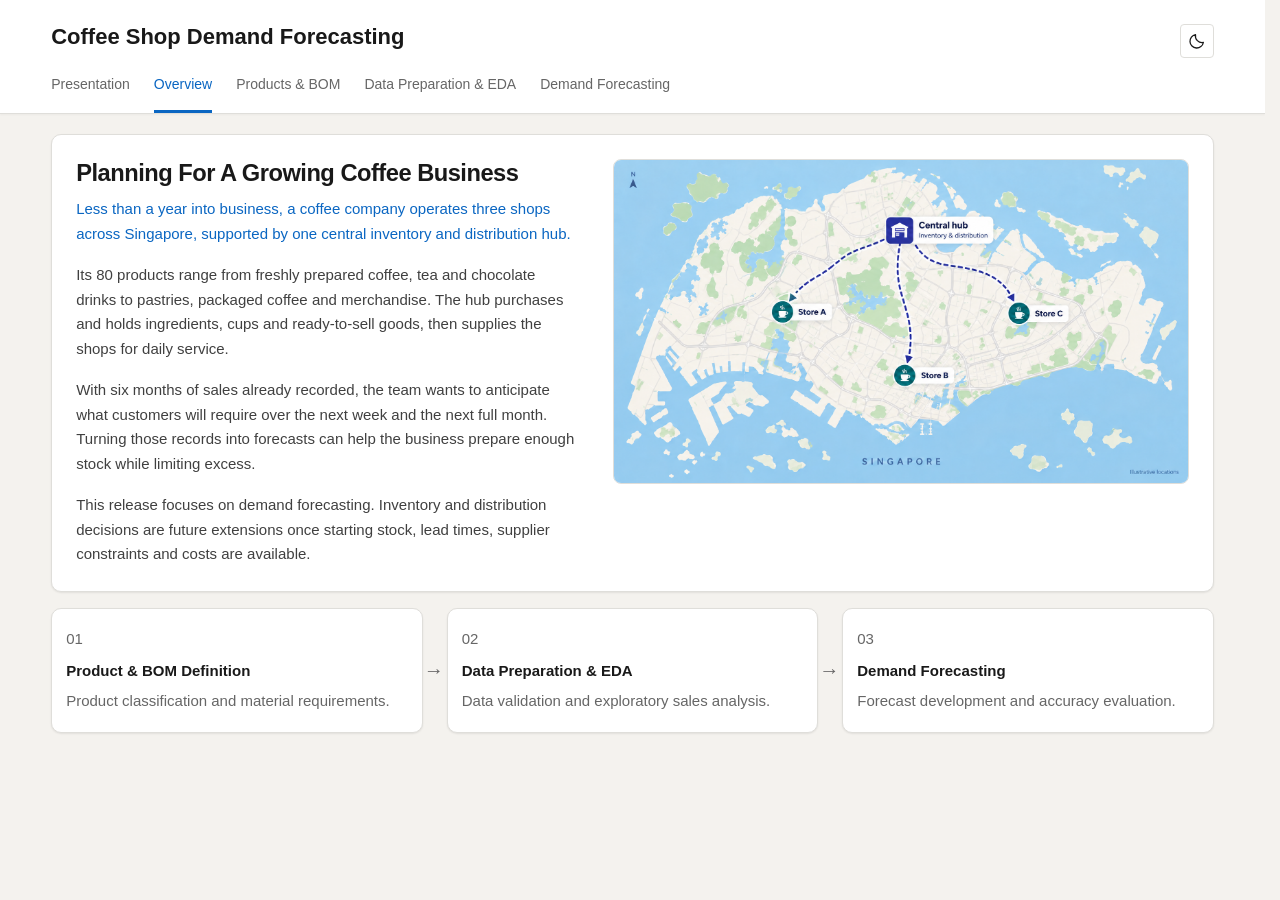
==== commit 5b1d8b17: "Add scrolling interview presentation and shared reading navigation" ====
--- a/docs/index.html
+++ b/docs/index.html
@@ -1,11 +1,11 @@
 <!doctype html><html lang="en"><head><meta charset="utf-8"><meta name="viewport" content="width=device-width,initial-scale=1"><meta name="description" content="Weekly and monthly demand forecasting for a hypothetical three-outlet coffee business in Singapore."><title>Coffee Shop Demand Forecasting</title>
-<script>try{document.documentElement.dataset.theme=localStorage.getItem("coffee-theme")||"light"}catch(e){}</script><link rel="stylesheet" href="assets/app.css?v=20260920e"><link rel="stylesheet" href="assets/notebook.css"></head><body>
+<script>try{document.documentElement.dataset.theme=localStorage.getItem("coffee-theme")||"light"}catch(e){}</script><link rel="stylesheet" href="assets/app.css?v=20260920e"><link rel="stylesheet" href="assets/notebook.css"><link rel="stylesheet" href="assets/presentation.css?v=v10-f4afc1be"></head><body>
 <header class="topbar">
 <div class="topbar-inner"><a class="brand" href="#overview">Coffee Shop Demand Forecasting</a>
-<nav aria-label="Main navigation"><a href="#overview" id="nav-overview">Overview</a><a href="#materials" id="nav-materials">Products &amp; BOM</a><a href="#data" id="nav-data">Data Preparation &amp; EDA</a><a href="#forecasting" id="nav-forecasting">Demand Forecasting</a></nav>
+<nav aria-label="Main navigation"><a href="#presentation" id="nav-presentation">Presentation</a><a href="#overview" id="nav-overview">Overview</a><a href="#materials" id="nav-materials">Products &amp; BOM</a><a href="#data" id="nav-data">Data Preparation &amp; EDA</a><a href="#forecasting" id="nav-forecasting">Demand Forecasting</a></nav>
 <button id="theme-toggle" class="theme-toggle" type="button" aria-label="Switch to dark mode"><svg viewBox="0 0 24 24" aria-hidden="true">
 <path d="M20.5 14A9 9 0 0 1 10 3.5 9 9 0 1 0 20.5 14Z"/></svg></button></div></header>
-<main><!-- OVERVIEW START --><section id="overview" class="hidden overview-page">
+<main><section id="presentation" class="hidden presentation-page" aria-label="Project presentation"><p role="status">Loading presentation…</p></section><!-- OVERVIEW START --><section id="overview" class="hidden overview-page">
 <article class="ov-story" aria-labelledby="ov-story-title">
 <div class="ov-story-layout"><div class="ov-story-copy">
 <h1 id="ov-story-title">Planning For A Growing Coffee Business</h1>
@@ -26,6 +26,7 @@
 <!-- BOM DRAFT START --><section id="materials" class="hidden bom-page">
 <h2>1. Start with what the shops sell</h2>
 <p>The three shops offer 80 products across nine categories, from freshly made drinks to pastries, packaged goods and merchandise. Before the central hub can plan its stock, we need to distinguish what arrives ready to sell from what the team prepares at the counter. There are 39 ready-to-sell products and 41 prepared drinks. A pastry sale uses one stocked pastry; a drink sale uses ingredients and packaging. That difference determines what the hub needs to buy.</p><div class="scroll"><table><thead><tr><th scope="col">Category</th><th scope="col">Products</th><th scope="col">How it is sold</th><th scope="col">What we stock</th></tr></thead><tbody><tr><td>Coffee</td><td>21</td><td>Prepare on site</td><td>Ingredients + cups / lids</td></tr><tr><td>Tea</td><td>16</td><td>Prepare on site</td><td>Ingredients + cups / lids</td></tr><tr><td>Drinking Chocolate</td><td>4</td><td>Prepare on site</td><td>Ingredients + cups / lids</td></tr><tr><td>Bakery</td><td>11</td><td>Buy and resell</td><td>Product itself</td></tr><tr><td>Coffee beans</td><td>10</td><td>Buy and resell</td><td>Product itself</td></tr><tr><td>Loose Tea</td><td>8</td><td>Buy and resell</td><td>Product itself</td></tr><tr><td>Packaged Chocolate</td><td>3</td><td>Buy and resell</td><td>Product itself</td></tr><tr><td>Flavours</td><td>4</td><td>Buy and resell</td><td>Product itself</td></tr><tr><td>Branded</td><td>3</td><td>Buy and resell</td><td>Product itself</td></tr></tbody></table></div><h2>2. Connect each product to what the hub stocks</h2><p>The categories give us the broad picture; the next step is to identify the stock behind each individual product. A bill of materials (BOM) lists the quantities needed for one sale. For example, a Latte uses beans, milk, a cup and a lid, while a ready-to-sell item maps directly to the product itself.</p><p>The tables below use the project’s defined recipes. Sm, Rg and Lg mean Small, Regular and Large. Shared ingredients appear in more than one recipe because the hub must supply them for all the drinks that use them.</p><h3>Coffee</h3><div class="scroll"><table class="product-bom-table"><colgroup><col style="width:7%"><col style="width:29%"><col style="width:64%"></colgroup><thead><tr><th scope="col">ID</th><th scope="col">Product</th><th scope="col">Stock required per sale</th></tr></thead><tbody><tr><td>22</td><td>Our Old Time Diner Blend Sm</td><td>Our Old Time Diner Blend brewing beans: 13.3 g; Small cup: 1 unit; Small lid: 1 unit</td></tr><tr><td>23</td><td>Our Old Time Diner Blend Rg</td><td>Our Old Time Diner Blend brewing beans: 20 g; Regular cup: 1 unit; Regular lid: 1 unit</td></tr><tr><td>24</td><td>Our Old Time Diner Blend Lg</td><td>Our Old Time Diner Blend brewing beans: 26.7 g; Large cup: 1 unit; Large lid: 1 unit</td></tr><tr><td>25</td><td>Brazilian Sm</td><td>Brazilian brewing beans: 13.3 g; Small cup: 1 unit; Small lid: 1 unit</td></tr><tr><td>26</td><td>Brazilian Rg</td><td>Brazilian brewing beans: 20 g; Regular cup: 1 unit; Regular lid: 1 unit</td></tr><tr><td>27</td><td>Brazilian Lg</td><td>Brazilian brewing beans: 26.7 g; Large cup: 1 unit; Large lid: 1 unit</td></tr><tr><td>28</td><td>Columbian Medium Roast Sm</td><td>Columbian Medium Roast brewing beans: 13.3 g; Small cup: 1 unit; Small lid: 1 unit</td></tr><tr><td>29</td><td>Columbian Medium Roast Rg</td><td>Columbian Medium Roast brewing beans: 20 g; Regular cup: 1 unit; Regular lid: 1 unit</td></tr><tr><td>30</td><td>Columbian Medium Roast Lg</td><td>Columbian Medium Roast brewing beans: 26.7 g; Large cup: 1 unit; Large lid: 1 unit</td></tr><tr><td>31</td><td>Ethiopia Sm</td><td>Ethiopia brewing beans: 13.3 g; Small cup: 1 unit; Small lid: 1 unit</td></tr><tr><td>32</td><td>Ethiopia Rg</td><td>Ethiopia brewing beans: 20 g; Regular cup: 1 unit; Regular lid: 1 unit</td></tr><tr><td>33</td><td>Ethiopia Lg</td><td>Ethiopia brewing beans: 26.7 g; Large cup: 1 unit; Large lid: 1 unit</td></tr><tr><td>34</td><td>Jamaican Coffee River Sm</td><td>Jamaican Coffee River brewing beans: 13.3 g; Small cup: 1 unit; Small lid: 1 unit</td></tr><tr><td>35</td><td>Jamaican Coffee River Rg</td><td>Jamaican Coffee River brewing beans: 20 g; Regular cup: 1 unit; Regular lid: 1 unit</td></tr><tr><td>36</td><td>Jamaican Coffee River Lg</td><td>Jamaican Coffee River brewing beans: 26.7 g; Large cup: 1 unit; Large lid: 1 unit</td></tr><tr><td>37</td><td>Espresso shot</td><td>House espresso beans: 18 g; Espresso cup: 1 unit</td></tr><tr><td>38</td><td>Latte Sm</td><td>House espresso beans: 18 g; Dairy milk: 180 ml; Small cup: 1 unit; Small lid: 1 unit</td></tr><tr><td>39</td><td>Latte Rg</td><td>House espresso beans: 18 g; Dairy milk: 240 ml; Regular cup: 1 unit; Regular lid: 1 unit</td></tr><tr><td>40</td><td>Cappuccino Sm</td><td>House espresso beans: 18 g; Dairy milk: 120 ml; Small cup: 1 unit; Small lid: 1 unit</td></tr><tr><td>41</td><td>Cappuccino Lg</td><td>House espresso beans: 18 g; Dairy milk: 240 ml; Large cup: 1 unit; Large lid: 1 unit</td></tr><tr><td>87</td><td>Ouro Brasileiro shot</td><td>Ouro Brasileiro espresso beans: 18 g; Espresso cup: 1 unit</td></tr></tbody></table></div><h3>Tea</h3><div class="scroll"><table class="product-bom-table"><colgroup><col style="width:7%"><col style="width:29%"><col style="width:64%"></colgroup><thead><tr><th scope="col">ID</th><th scope="col">Product</th><th scope="col">Stock required per sale</th></tr></thead><tbody><tr><td>42</td><td>Lemon Grass Rg</td><td>Lemon Grass brewing tea: 3 g; Regular cup: 1 unit; Regular lid: 1 unit</td></tr><tr><td>43</td><td>Lemon Grass Lg</td><td>Lemon Grass brewing tea: 4 g; Large cup: 1 unit; Large lid: 1 unit</td></tr><tr><td>44</td><td>Peppermint Rg</td><td>Peppermint brewing tea: 3 g; Regular cup: 1 unit; Regular lid: 1 unit</td></tr><tr><td>45</td><td>Peppermint Lg</td><td>Peppermint brewing tea: 4 g; Large cup: 1 unit; Large lid: 1 unit</td></tr><tr><td>46</td><td>Serenity Green Tea Rg</td><td>Serenity Green Tea brewing tea: 3 g; Regular cup: 1 unit; Regular lid: 1 unit</td></tr><tr><td>47</td><td>Serenity Green Tea Lg</td><td>Serenity Green Tea brewing tea: 4 g; Large cup: 1 unit; Large lid: 1 unit</td></tr><tr><td>48</td><td>English Breakfast Rg</td><td>English Breakfast brewing tea: 3 g; Regular cup: 1 unit; Regular lid: 1 unit</td></tr><tr><td>49</td><td>English Breakfast Lg</td><td>English Breakfast brewing tea: 4 g; Large cup: 1 unit; Large lid: 1 unit</td></tr><tr><td>50</td><td>Earl Grey Rg</td><td>Earl Grey brewing tea: 3 g; Regular cup: 1 unit; Regular lid: 1 unit</td></tr><tr><td>51</td><td>Earl Grey Lg</td><td>Earl Grey brewing tea: 4 g; Large cup: 1 unit; Large lid: 1 unit</td></tr><tr><td>52</td><td>Traditional Blend Chai Rg</td><td>Traditional Blend Chai brewing tea: 3 g; Regular cup: 1 unit; Regular lid: 1 unit</td></tr><tr><td>53</td><td>Traditional Blend Chai Lg</td><td>Traditional Blend Chai brewing tea: 4 g; Large cup: 1 unit; Large lid: 1 unit</td></tr><tr><td>54</td><td>Morning Sunrise Chai Rg</td><td>Morning Sunrise Chai brewing tea: 3 g; Regular cup: 1 unit; Regular lid: 1 unit</td></tr><tr><td>55</td><td>Morning Sunrise Chai Lg</td><td>Morning Sunrise Chai brewing tea: 4 g; Large cup: 1 unit; Large lid: 1 unit</td></tr><tr><td>56</td><td>Spicy Eye Opener Chai Rg</td><td>Spicy Eye Opener Chai brewing tea: 3 g; Regular cup: 1 unit; Regular lid: 1 unit</td></tr><tr><td>57</td><td>Spicy Eye Opener Chai Lg</td><td>Spicy Eye Opener Chai brewing tea: 4 g; Large cup: 1 unit; Large lid: 1 unit</td></tr></tbody></table></div><h3>Drinking Chocolate</h3><div class="scroll"><table class="product-bom-table"><colgroup><col style="width:7%"><col style="width:29%"><col style="width:64%"></colgroup><thead><tr><th scope="col">ID</th><th scope="col">Product</th><th scope="col">Stock required per sale</th></tr></thead><tbody><tr><td>58</td><td>Dark chocolate Rg</td><td>Dark chocolate premix: 25 g; Dairy milk: 240 ml; Regular cup: 1 unit; Regular lid: 1 unit</td></tr><tr><td>59</td><td>Dark chocolate Lg</td><td>Dark chocolate premix: 35 g; Dairy milk: 360 ml; Large cup: 1 unit; Large lid: 1 unit</td></tr><tr><td>60</td><td>Sustainably Grown Organic Rg</td><td>Organic chocolate premix: 25 g; Dairy milk: 240 ml; Regular cup: 1 unit; Regular lid: 1 unit</td></tr><tr><td>61</td><td>Sustainably Grown Organic Lg</td><td>Organic chocolate premix: 35 g; Dairy milk: 360 ml; Large cup: 1 unit; Large lid: 1 unit</td></tr></tbody></table></div><h3>Bakery</h3><div class="scroll"><table class="product-bom-table"><colgroup><col style="width:7%"><col style="width:29%"><col style="width:64%"></colgroup><thead><tr><th scope="col">ID</th><th scope="col">Product</th><th scope="col">Stock required per sale</th></tr></thead><tbody><tr><td>69</td><td>Hazelnut Biscotti</td><td>Hazelnut Biscotti: 1 unit</td></tr><tr><td>70</td><td>Cranberry Scone</td><td>Cranberry Scone: 1 unit</td></tr><tr><td>71</td><td>Chocolate Croissant</td><td>Chocolate Croissant: 1 unit</td></tr><tr><td>72</td><td>Ginger Scone</td><td>Ginger Scone: 1 unit</td></tr><tr><td>73</td><td>Almond Croissant</td><td>Almond Croissant: 1 unit</td></tr><tr><td>74</td><td>Ginger Biscotti</td><td>Ginger Biscotti: 1 unit</td></tr><tr><td>75</td><td>Croissant</td><td>Croissant: 1 unit</td></tr><tr><td>76</td><td>Chocolate Chip Biscotti</td><td>Chocolate Chip Biscotti: 1 unit</td></tr><tr><td>77</td><td>Oatmeal Scone</td><td>Oatmeal Scone: 1 unit</td></tr><tr><td>78</td><td>Scottish Cream Scone</td><td>Scottish Cream Scone: 1 unit</td></tr><tr><td>79</td><td>Jumbo Savory Scone</td><td>Jumbo Savory Scone: 1 unit</td></tr></tbody></table></div><h3>Coffee beans</h3><div class="scroll"><table class="product-bom-table"><colgroup><col style="width:7%"><col style="width:29%"><col style="width:64%"></colgroup><thead><tr><th scope="col">ID</th><th scope="col">Product</th><th scope="col">Stock required per sale</th></tr></thead><tbody><tr><td>1</td><td>Brazilian - Organic</td><td>Brazilian - Organic: 1 unit</td></tr><tr><td>2</td><td>Our Old Time Diner Blend</td><td>Our Old Time Diner Blend: 1 unit</td></tr><tr><td>3</td><td>Espresso Roast</td><td>Espresso Roast: 1 unit</td></tr><tr><td>4</td><td>Primo Espresso Roast</td><td>Primo Espresso Roast: 1 unit</td></tr><tr><td>5</td><td>Columbian Medium Roast</td><td>Columbian Medium Roast: 1 unit</td></tr><tr><td>6</td><td>Ethiopia</td><td>Ethiopia: 1 unit</td></tr><tr><td>7</td><td>Jamacian Coffee River</td><td>Jamacian Coffee River: 1 unit</td></tr><tr><td>8</td><td>Civet Cat</td><td>Civet Cat: 1 unit</td></tr><tr><td>9</td><td>Organic Decaf Blend</td><td>Organic Decaf Blend: 1 unit</td></tr><tr><td>10</td><td>Guatemalan Sustainably Grown</td><td>Guatemalan Sustainably Grown: 1 unit</td></tr></tbody></table></div><h3>Loose Tea</h3><div class="scroll"><table class="product-bom-table"><colgroup><col style="width:7%"><col style="width:29%"><col style="width:64%"></colgroup><thead><tr><th scope="col">ID</th><th scope="col">Product</th><th scope="col">Stock required per sale</th></tr></thead><tbody><tr><td>11</td><td>Lemon Grass</td><td>Lemon Grass: 1 unit</td></tr><tr><td>12</td><td>Peppermint</td><td>Peppermint: 1 unit</td></tr><tr><td>13</td><td>English Breakfast</td><td>English Breakfast: 1 unit</td></tr><tr><td>14</td><td>Earl Grey</td><td>Earl Grey: 1 unit</td></tr><tr><td>15</td><td>Serenity Green Tea</td><td>Serenity Green Tea: 1 unit</td></tr><tr><td>16</td><td>Traditional Blend Chai</td><td>Traditional Blend Chai: 1 unit</td></tr><tr><td>17</td><td>Morning Sunrise Chai</td><td>Morning Sunrise Chai: 1 unit</td></tr><tr><td>18</td><td>Spicy Eye Opener Chai</td><td>Spicy Eye Opener Chai: 1 unit</td></tr></tbody></table></div><h3>Packaged Chocolate</h3><div class="scroll"><table class="product-bom-table"><colgroup><col style="width:7%"><col style="width:29%"><col style="width:64%"></colgroup><thead><tr><th scope="col">ID</th><th scope="col">Product</th><th scope="col">Stock required per sale</th></tr></thead><tbody><tr><td>19</td><td>Dark chocolate</td><td>Dark chocolate: 1 unit</td></tr><tr><td>20</td><td>Sustainably Grown Organic</td><td>Sustainably Grown Organic: 1 unit</td></tr><tr><td>21</td><td>Chili Mayan</td><td>Chili Mayan: 1 unit</td></tr></tbody></table></div><h3>Flavours</h3><div class="scroll"><table class="product-bom-table"><colgroup><col style="width:7%"><col style="width:29%"><col style="width:64%"></colgroup><thead><tr><th scope="col">ID</th><th scope="col">Product</th><th scope="col">Stock required per sale</th></tr></thead><tbody><tr><td>63</td><td>Carmel syrup</td><td>Carmel syrup: 1 unit</td></tr><tr><td>64</td><td>Hazelnut syrup</td><td>Hazelnut syrup: 1 unit</td></tr><tr><td>65</td><td>Sugar Free Vanilla syrup</td><td>Sugar Free Vanilla syrup: 1 unit</td></tr><tr><td>84</td><td>Chocolate syrup</td><td>Chocolate syrup: 1 unit</td></tr></tbody></table></div><h3>Branded</h3><div class="scroll"><table class="product-bom-table"><colgroup><col style="width:7%"><col style="width:29%"><col style="width:64%"></colgroup><thead><tr><th scope="col">ID</th><th scope="col">Product</th><th scope="col">Stock required per sale</th></tr></thead><tbody><tr><td>81</td><td>I Need My Bean! T-shirt</td><td>I Need My Bean! T-shirt: 1 unit</td></tr><tr><td>82</td><td>I Need My Bean! Diner mug</td><td>I Need My Bean! Diner mug: 1 unit</td></tr><tr><td>83</td><td>I Need My Bean! Latte cup</td><td>I Need My Bean! Latte cup: 1 unit</td></tr></tbody></table></div></section><!-- BOM DRAFT END --></main>
-<script src="assets/forecast-reader.js"></script>
-<script src="assets/navigation.js?v=20260920b"></script>
-<script src="assets/appearance.js"></script></body></html>
+<script src="assets/reading-position.js?v=20261011cleanup1"></script>
+<script src="assets/forecast-reader.js?v=20261011cleanup1"></script>
+<script src="assets/navigation.js?v=20261011cleanup1"></script>
+<script src="assets/appearance.js?v=20261011cleanup1"></script><script src="assets/presentation.js?v=v10-cleanup1"></script></body></html>
--- a/docs/assets/presentation.css
+++ b/docs/assets/presentation.css
@@ -0,0 +1,27 @@
+.presentation-page { padding-top:20px; }
+.deck-workspace { display:grid; grid-template-columns:236px minmax(0,1fr); gap:20px; align-items:start; }
+.deck-main { min-width:0; }
+.deck-slides { display:grid; gap:24px; }
+.deck-slide { margin:0; min-width:0; overflow:hidden; background:#fff; border:1px solid var(--line); border-radius:4px; box-shadow:var(--card-shadow); scroll-margin-top:calc(var(--header-height) + 20px); }
+.deck-slide img { display:block; width:100%; height:auto; aspect-ratio:16 / 9; background:#fff; }
+.deck-navigation { font-size:14px; line-height:1.65; position:sticky; top:calc(var(--header-height) + 20px); max-height:calc(100vh - var(--header-height) - 40px); overflow:auto; padding:18px 16px; background:var(--surface); border:1px solid var(--line); border-radius:10px; box-shadow:var(--card-shadow); }
+.deck-nav-group { font-size:14px; font-weight:600; color:var(--ink); margin:18px 0 5px; line-height:1.4; }
+.deck-nav-group:first-child { margin-top:0; }
+.deck-nav-item { font-family:inherit; font-weight:400; display:block; width:calc(100% + 10px); margin:0 -5px; padding:7px 8px 7px 12px; border:0; border-left:2px solid transparent; border-radius:0 4px 4px 0; color:var(--muted); background:transparent; text-align:left; font-size:14px; line-height:1.45; }
+.deck-nav-item:hover:not(:disabled) { color:var(--blue); background:var(--surface-subtle); border-left-color:var(--focus); }
+.deck-nav-item[aria-current="location"],.deck-nav-item[aria-current="location"]:hover { background:var(--surface-hover); color:var(--blue); border-left-color:var(--blue); font-weight:600; }
+.presentation-page :focus-visible { outline:2px solid var(--focus); outline-offset:3px; }
+.deck-sr-only { position:absolute; width:1px; height:1px; padding:0; margin:-1px; overflow:hidden; clip-path:inset(50%); white-space:nowrap; border:0; }
+
+@media(max-width:900px) {
+  .presentation-page { padding-top:12px; }
+  .deck-workspace { display:block; }
+  .deck-navigation { display:none; }
+  .deck-slides { gap:16px; }
+}
+
+@media print {
+  .deck-navigation { display:none; }
+  .deck-workspace { display:block; }
+  .deck-slide { break-inside:avoid; box-shadow:none; }
+}
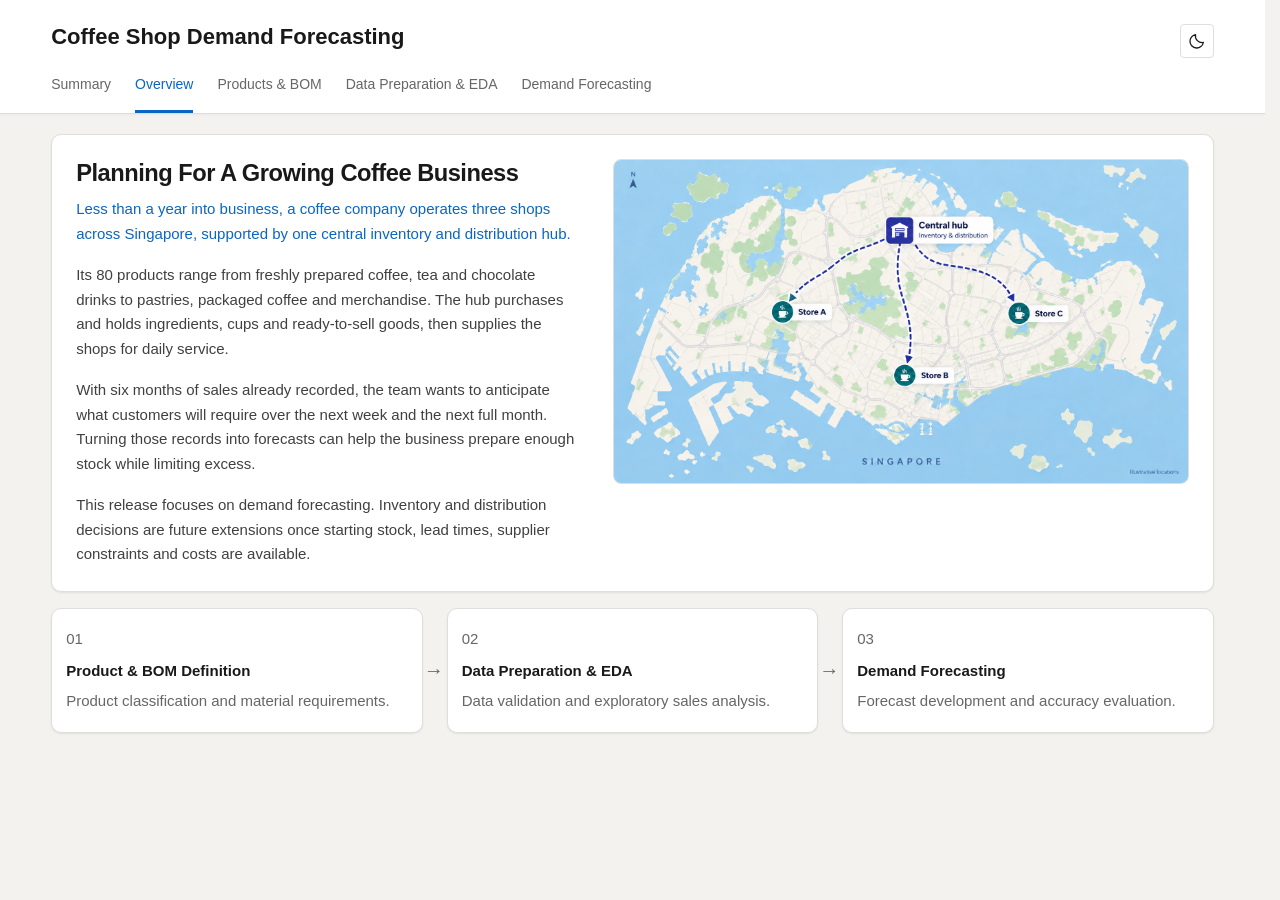
==== commit 1c57a25a: "Rename presentation tab to Summary" ====
--- a/docs/index.html
+++ b/docs/index.html
@@ -2,10 +2,10 @@
 <script>try{document.documentElement.dataset.theme=localStorage.getItem("coffee-theme")||"light"}catch(e){}</script><link rel="stylesheet" href="assets/app.css?v=20260920e"><link rel="stylesheet" href="assets/notebook.css"><link rel="stylesheet" href="assets/presentation.css?v=v10-f4afc1be"></head><body>
 <header class="topbar">
 <div class="topbar-inner"><a class="brand" href="#overview">Coffee Shop Demand Forecasting</a>
-<nav aria-label="Main navigation"><a href="#presentation" id="nav-presentation">Presentation</a><a href="#overview" id="nav-overview">Overview</a><a href="#materials" id="nav-materials">Products &amp; BOM</a><a href="#data" id="nav-data">Data Preparation &amp; EDA</a><a href="#forecasting" id="nav-forecasting">Demand Forecasting</a></nav>
+<nav aria-label="Main navigation"><a href="#presentation" id="nav-presentation">Summary</a><a href="#overview" id="nav-overview">Overview</a><a href="#materials" id="nav-materials">Products &amp; BOM</a><a href="#data" id="nav-data">Data Preparation &amp; EDA</a><a href="#forecasting" id="nav-forecasting">Demand Forecasting</a></nav>
 <button id="theme-toggle" class="theme-toggle" type="button" aria-label="Switch to dark mode"><svg viewBox="0 0 24 24" aria-hidden="true">
 <path d="M20.5 14A9 9 0 0 1 10 3.5 9 9 0 1 0 20.5 14Z"/></svg></button></div></header>
-<main><section id="presentation" class="hidden presentation-page" aria-label="Project presentation"><p role="status">Loading presentation…</p></section><!-- OVERVIEW START --><section id="overview" class="hidden overview-page">
+<main><section id="presentation" class="hidden presentation-page" aria-label="Project summary"><p role="status">Loading summary…</p></section><!-- OVERVIEW START --><section id="overview" class="hidden overview-page">
 <article class="ov-story" aria-labelledby="ov-story-title">
 <div class="ov-story-layout"><div class="ov-story-copy">
 <h1 id="ov-story-title">Planning For A Growing Coffee Business</h1>
@@ -29,4 +29,4 @@
 <script src="assets/reading-position.js?v=20261011cleanup1"></script>
 <script src="assets/forecast-reader.js?v=20261011cleanup1"></script>
 <script src="assets/navigation.js?v=20261011cleanup1"></script>
-<script src="assets/appearance.js?v=20261011cleanup1"></script><script src="assets/presentation.js?v=v10-cleanup1"></script></body></html>
+<script src="assets/appearance.js?v=20261011cleanup1"></script><script src="assets/presentation.js?v=v10-summary1"></script></body></html>
